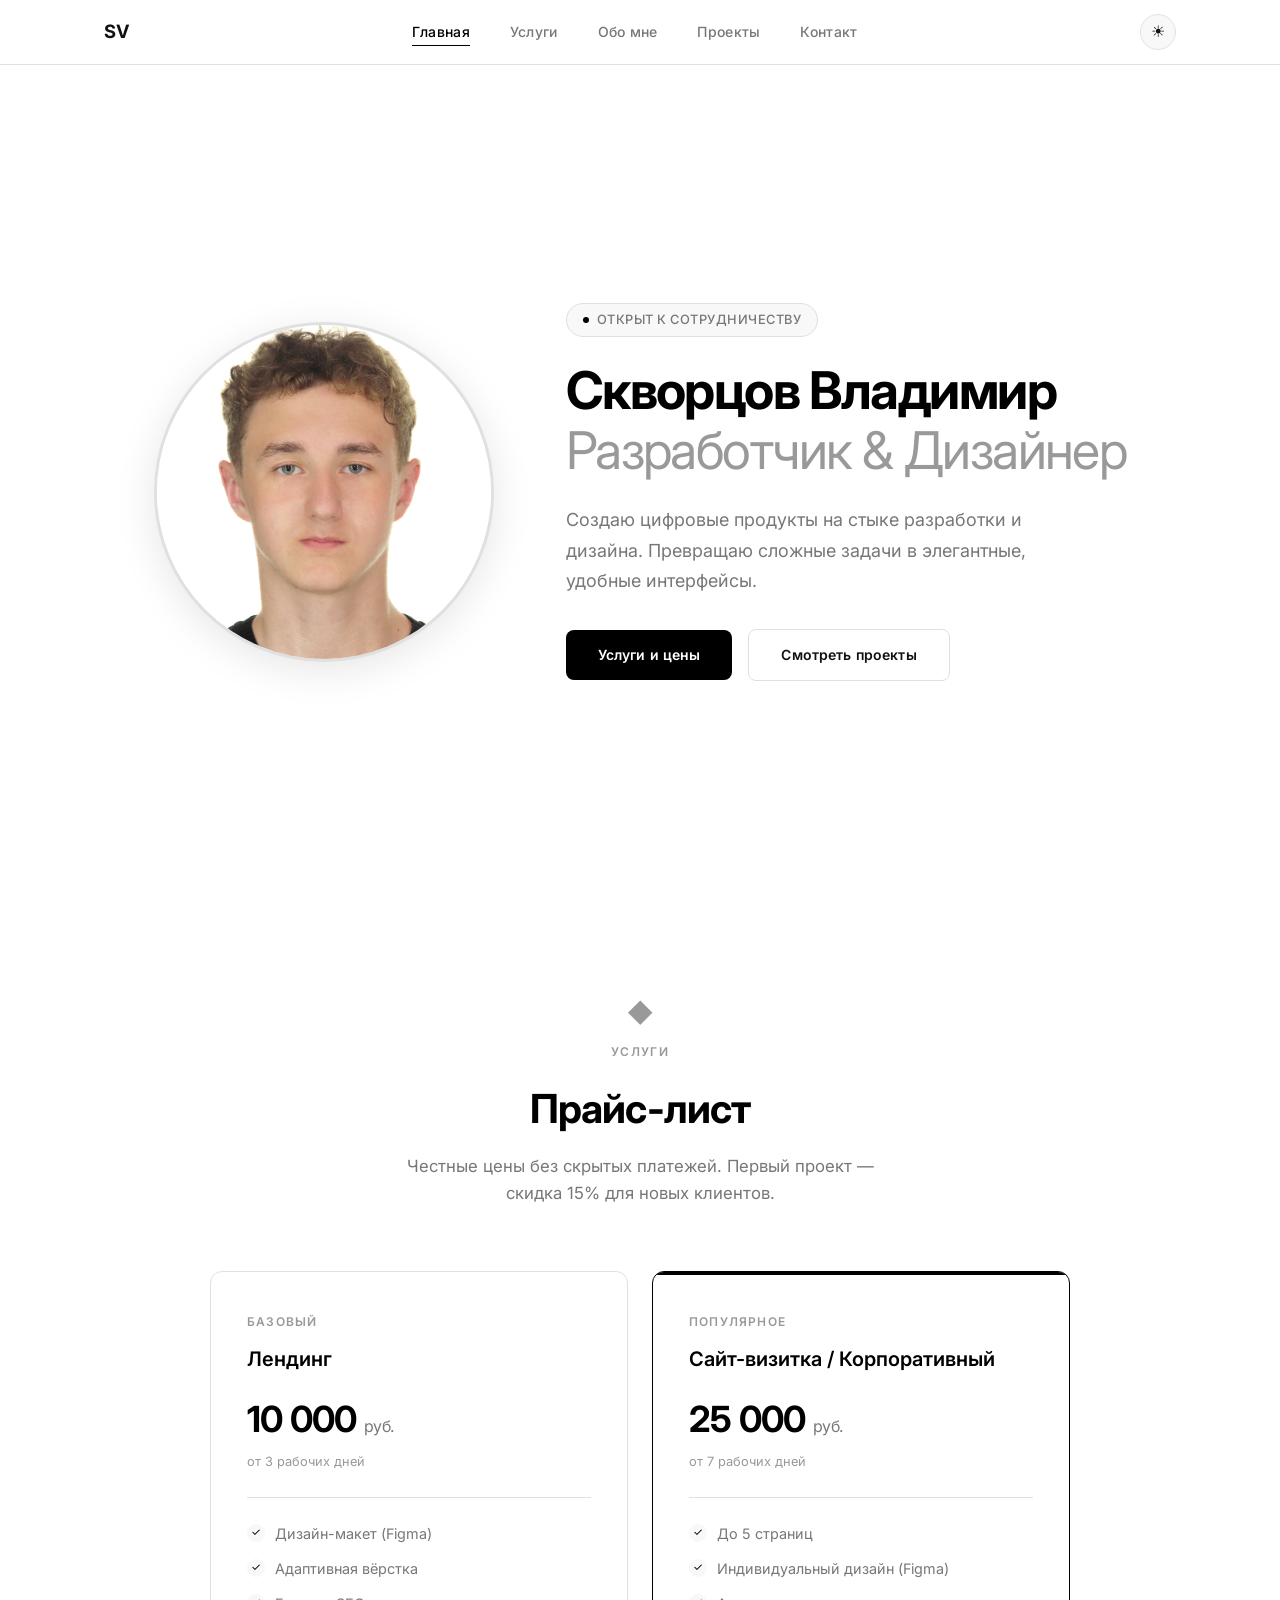
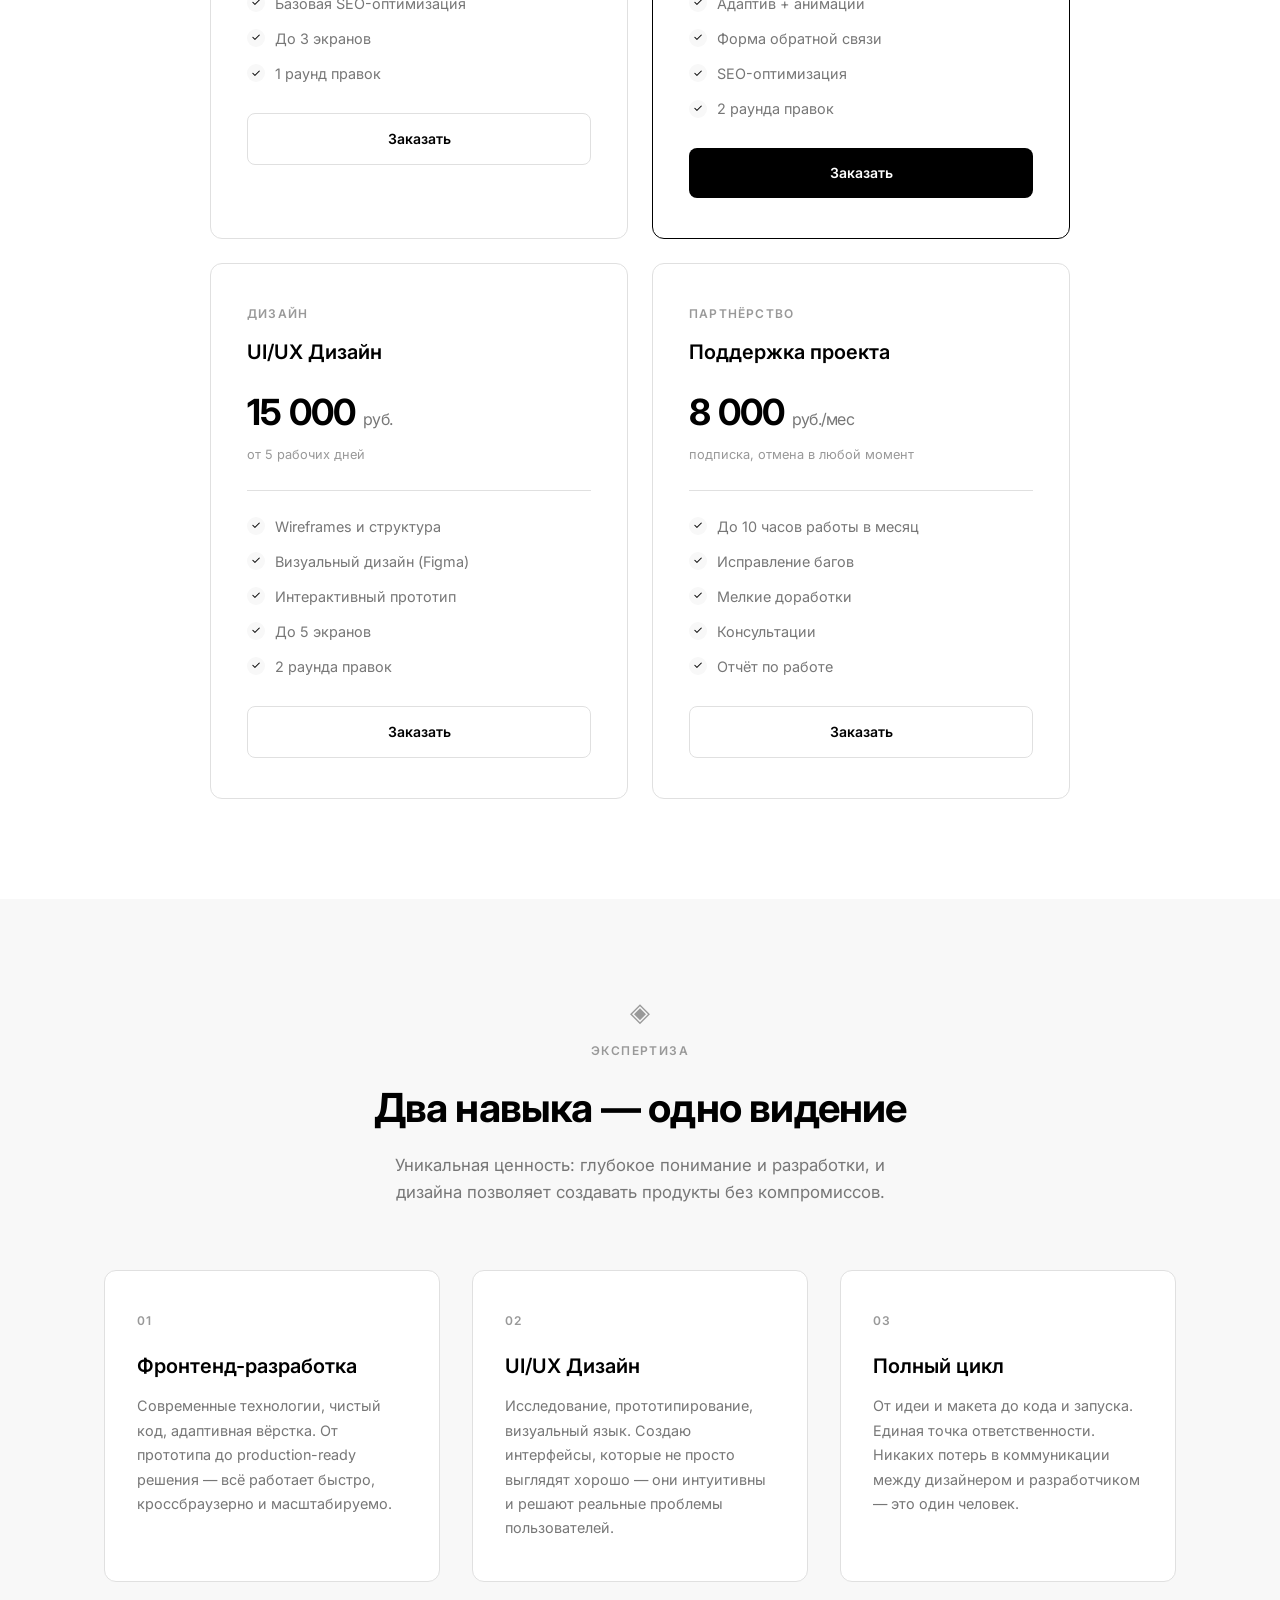
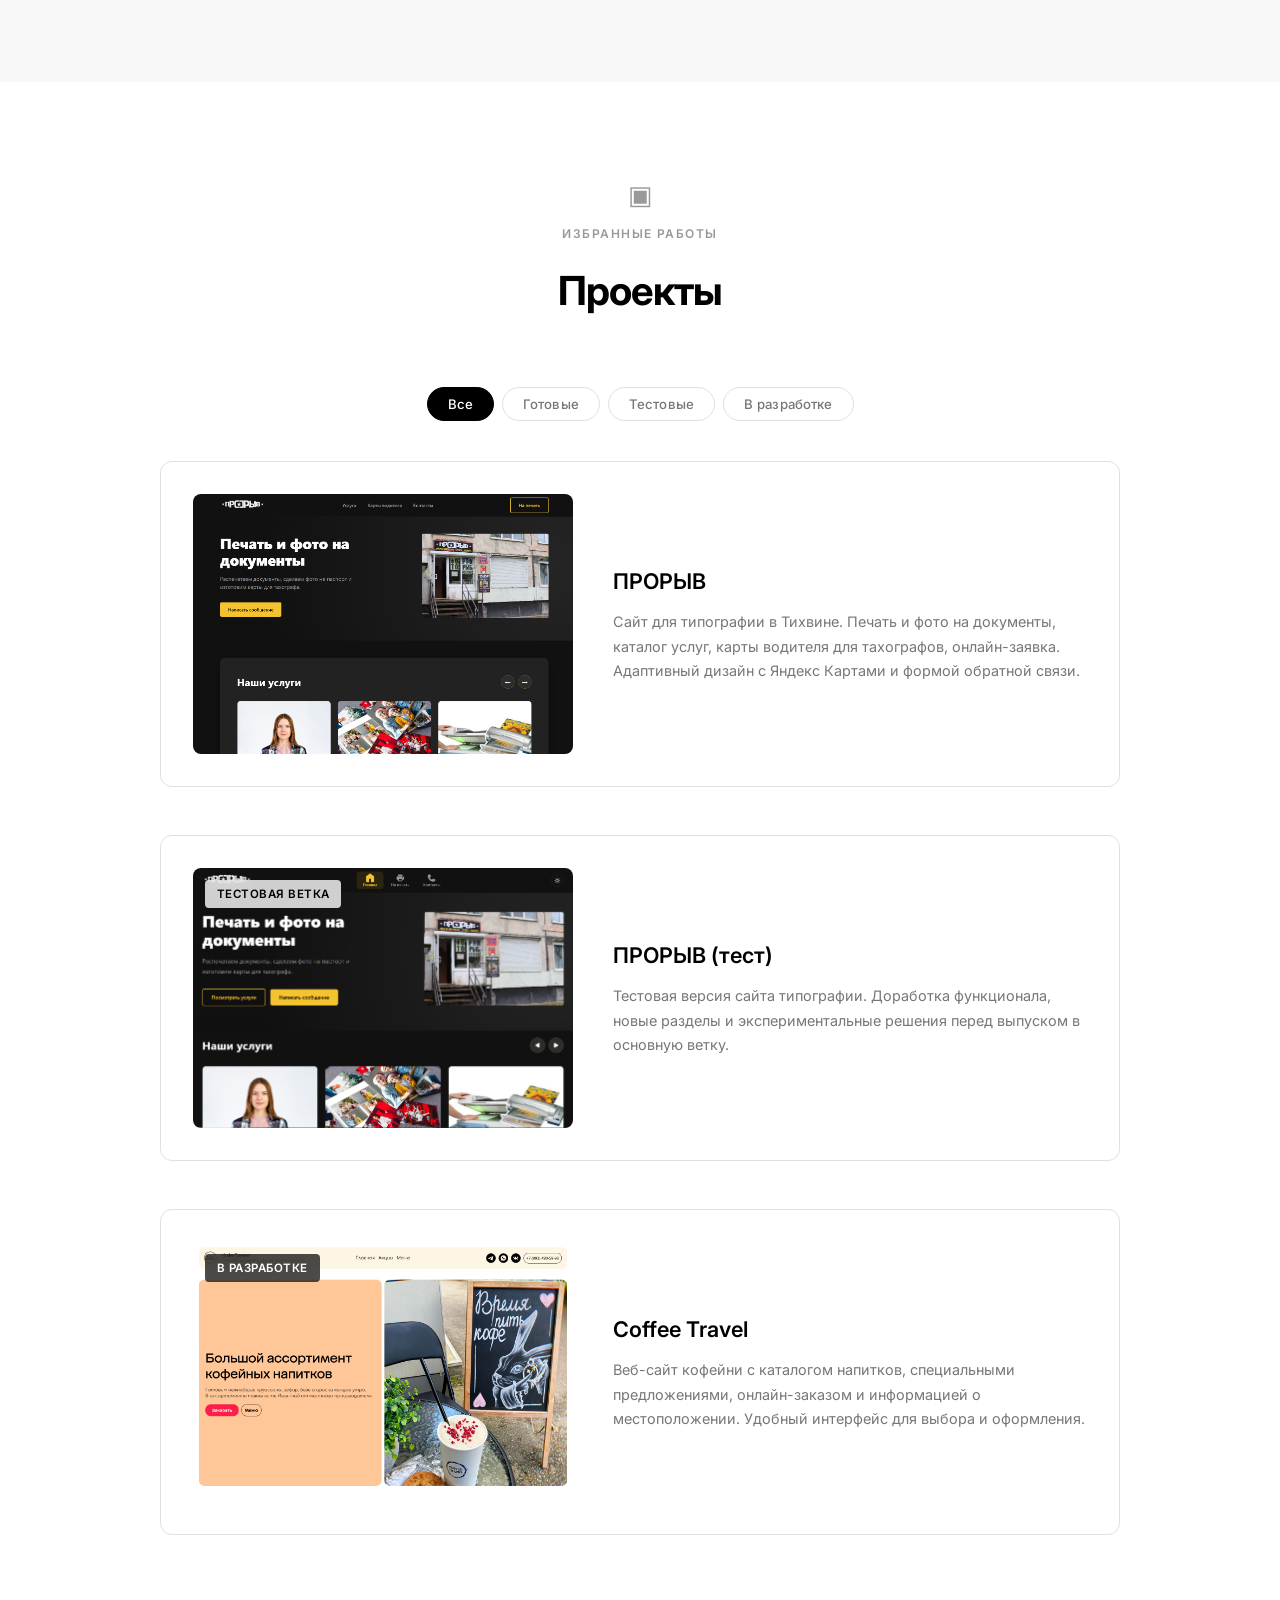
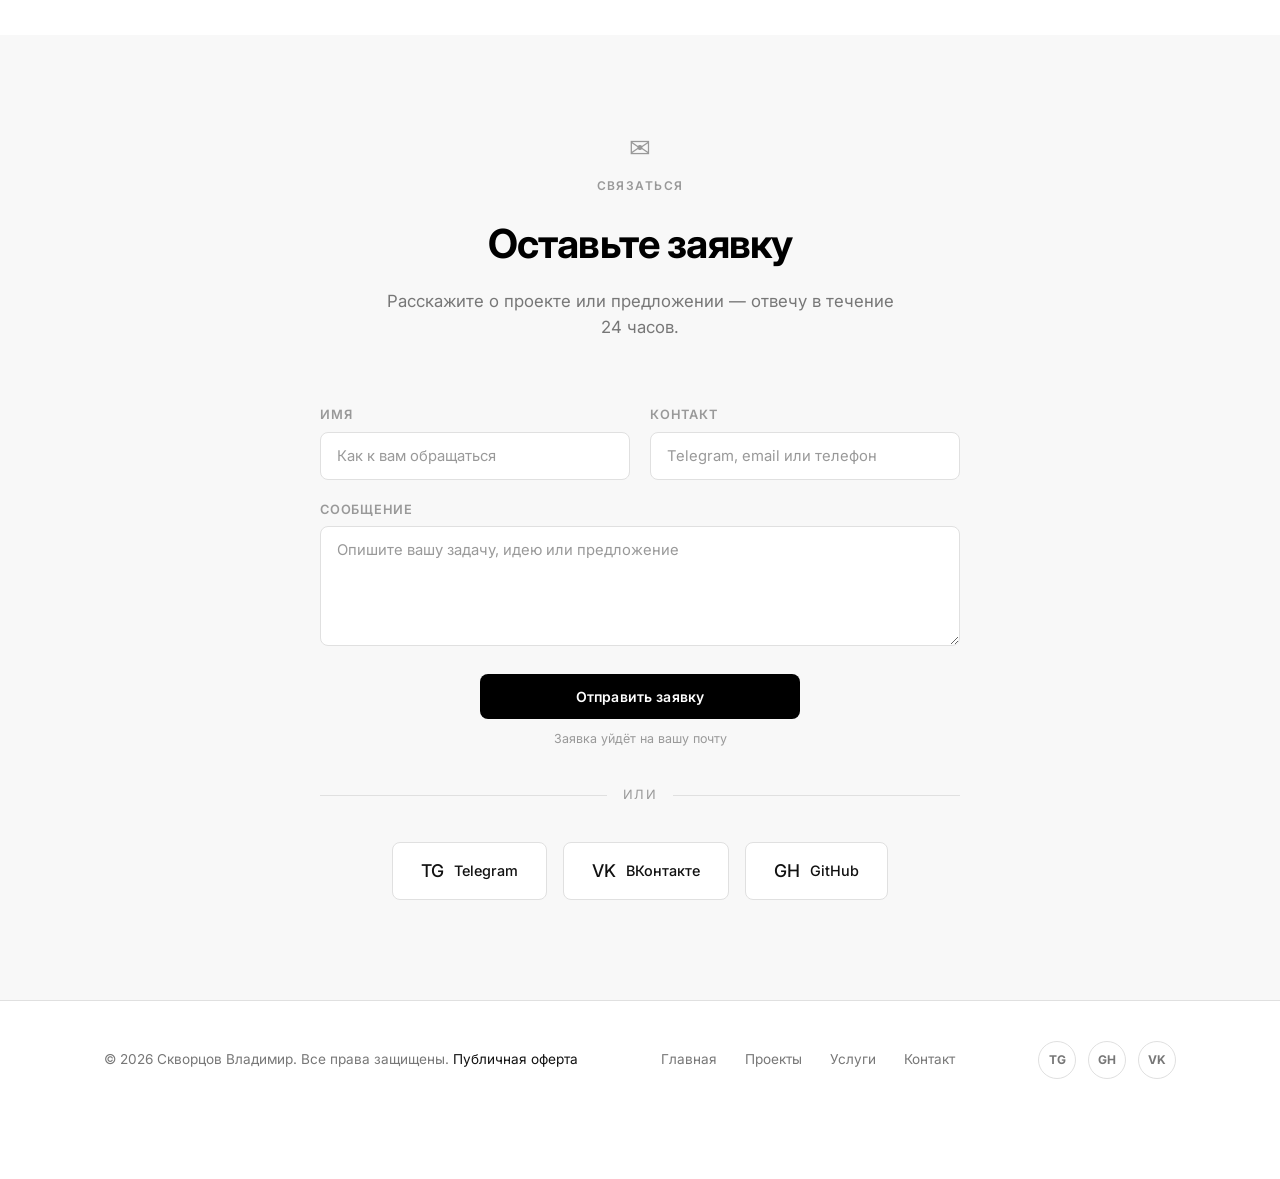
==== index.html @ e1716eae "replace Telegram bot with Web3Forms for secure form submission" ====
<!DOCTYPE html>
<html lang="ru">
  <head>
    <meta charset="UTF-8" />
    <meta name="viewport" content="width=device-width, initial-scale=1.0" />
    <title>Скворцов Владимир — Разработчик & Дизайнер</title>
    <meta name="description" content="Фронтенд-разработчик и UI/UX дизайнер. Создаю веб-приложения и интерфейсы." />
    <link rel="preconnect" href="https://fonts.googleapis.com" />
    <link rel="preconnect" href="https://fonts.gstatic.com" crossorigin />
    <link href="https://fonts.googleapis.com/css2?family=Inter:wght@400;500;600;700&display=swap" rel="stylesheet" />
    <link rel="stylesheet" href="style.css" />
    <link rel="icon" type="image/png" href="logo.png" />
    <script>
      (function () {
        var saved = localStorage.getItem('theme');
        var theme = saved || (matchMedia('(prefers-color-scheme:dark)').matches ? 'dark' : 'light');
        document.documentElement.setAttribute('data-theme', theme);
      })();
    </script>
  </head>
  <body>

    <!-- NAVBAR -->
    <nav class="navbar">
      <div class="container navbar__inner">
        <a href="#hero" class="navbar__logo">SV</a>
        <ul class="navbar__items" id="nav-menu">
          <li><a href="#hero" class="navbar__link is-active" data-section="hero">Главная</a></li>
          <li><a href="#pricing" class="navbar__link" data-section="pricing">Услуги</a></li>
          <li><a href="#about" class="navbar__link" data-section="about">Обо мне</a></li>
          <li><a href="#projects" class="navbar__link" data-section="projects">Проекты</a></li>
          <li><a href="#contact" class="navbar__link" data-section="contact">Контакт</a></li>
        </ul>
        <div class="navbar__actions">
          <button class="theme-toggle" id="theme-btn" aria-label="Переключить тему">
            <span class="theme-toggle__icon">☀</span>
          </button>
          <button class="navbar__burger" id="burger-btn" aria-label="Меню" aria-expanded="false">
            <span></span>
            <span></span>
            <span></span>
          </button>
        </div>
      </div>
    </nav>

    <main class="main">

      <!-- HERO -->
      <section id="hero" class="hero">
        <div class="container hero__container">
          <div class="hero__img-wrapper">
            <div class="hero__img">
              <img src="avatar.jpg" alt="Скворцов Владимир" />
            </div>
          </div>
          <div class="hero__content">
            <div class="hero__badge">
              <span class="hero__badge-dot"></span>
              Открыт к сотрудничеству
            </div>
            <h1 class="hero__title">
              Скворцов Владимир<br />
              <span>Разработчик & Дизайнер</span>
            </h1>
            <p class="hero__about">
              Создаю цифровые продукты на стыке разработки и дизайна.
              Превращаю сложные задачи в элегантные, удобные интерфейсы.
            </p>
            <div class="hero__actions">
              <a href="#pricing" class="btn btn--primary">Услуги и цены</a>
              <a href="#projects" class="btn btn--secondary">Смотреть проекты</a>
            </div>
          </div>
        </div>
      </section>

      <!-- PRICING (moved after hero) -->
      <section id="pricing" class="section">
        <div class="container">
          <div class="section__header">
            <div class="section__icon">◆</div>
            <span class="section__label">Услуги</span>
            <h2 class="section__title">Прайс-лист</h2>
            <p class="section__subtitle">
              Честные цены без скрытых платежей.
              Первый проект — скидка 15% для новых клиентов.
            </p>
          </div>

          <div class="pricing__grid">

            <!-- Лендинг -->
            <div class="pricing-card">
              <div class="pricing-card__label">Базовый</div>
              <h3 class="pricing-card__title">Лендинг</h3>
              <div class="pricing-card__price">10 000 <span>руб.</span></div>
              <p class="pricing-card__note">от 3 рабочих дней</p>
              <div class="pricing-card__divider"></div>
              <ul class="pricing-card__features">
                <li class="pricing-card__feature">
                  <span class="pricing-card__check">✓</span>
                  Дизайн-макет (Figma)
                </li>
                <li class="pricing-card__feature">
                  <span class="pricing-card__check">✓</span>
                  Адаптивная вёрстка
                </li>
                <li class="pricing-card__feature">
                  <span class="pricing-card__check">✓</span>
                  Базовая SEO-оптимизация
                </li>
                <li class="pricing-card__feature">
                  <span class="pricing-card__check">✓</span>
                  До 3 экранов
                </li>
                <li class="pricing-card__feature">
                  <span class="pricing-card__check">✓</span>
                  1 раунд правок
                </li>
              </ul>
              <a href="#contact" class="pricing-card__cta pricing-card__cta--secondary">Заказать</a>
            </div>

            <!-- Многостраничный сайт -->
            <div class="pricing-card pricing-card--featured">
              <div class="pricing-card__label">Популярное</div>
              <h3 class="pricing-card__title">Сайт-визитка / Корпоративный</h3>
              <div class="pricing-card__price">25 000 <span>руб.</span></div>
              <p class="pricing-card__note">от 7 рабочих дней</p>
              <div class="pricing-card__divider"></div>
              <ul class="pricing-card__features">
                <li class="pricing-card__feature">
                  <span class="pricing-card__check">✓</span>
                  До 5 страниц
                </li>
                <li class="pricing-card__feature">
                  <span class="pricing-card__check">✓</span>
                  Индивидуальный дизайн (Figma)
                </li>
                <li class="pricing-card__feature">
                  <span class="pricing-card__check">✓</span>
                  Адаптив + анимации
                </li>
                <li class="pricing-card__feature">
                  <span class="pricing-card__check">✓</span>
                  Форма обратной связи
                </li>
                <li class="pricing-card__feature">
                  <span class="pricing-card__check">✓</span>
                  SEO-оптимизация
                </li>
                <li class="pricing-card__feature">
                  <span class="pricing-card__check">✓</span>
                  2 раунда правок
                </li>
              </ul>
              <a href="#contact" class="pricing-card__cta pricing-card__cta--primary">Заказать</a>
            </div>

            <!-- UI/UX Дизайн -->
            <div class="pricing-card">
              <div class="pricing-card__label">Дизайн</div>
              <h3 class="pricing-card__title">UI/UX Дизайн</h3>
              <div class="pricing-card__price">15 000 <span>руб.</span></div>
              <p class="pricing-card__note">от 5 рабочих дней</p>
              <div class="pricing-card__divider"></div>
              <ul class="pricing-card__features">
                <li class="pricing-card__feature">
                  <span class="pricing-card__check">✓</span>
                  Wireframes и структура
                </li>
                <li class="pricing-card__feature">
                  <span class="pricing-card__check">✓</span>
                  Визуальный дизайн (Figma)
                </li>
                <li class="pricing-card__feature">
                  <span class="pricing-card__check">✓</span>
                  Интерактивный прототип
                </li>
                <li class="pricing-card__feature">
                  <span class="pricing-card__check">✓</span>
                  До 5 экранов
                </li>
                <li class="pricing-card__feature">
                  <span class="pricing-card__check">✓</span>
                  2 раунда правок
                </li>
              </ul>
              <a href="#contact" class="pricing-card__cta pricing-card__cta--secondary">Заказать</a>
            </div>

            <!-- Поддержка -->
            <div class="pricing-card">
              <div class="pricing-card__label">Партнёрство</div>
              <h3 class="pricing-card__title">Поддержка проекта</h3>
              <div class="pricing-card__price">8 000 <span>руб./мес</span></div>
              <p class="pricing-card__note">подписка, отмена в любой момент</p>
              <div class="pricing-card__divider"></div>
              <ul class="pricing-card__features">
                <li class="pricing-card__feature">
                  <span class="pricing-card__check">✓</span>
                  До 10 часов работы в месяц
                </li>
                <li class="pricing-card__feature">
                  <span class="pricing-card__check">✓</span>
                  Исправление багов
                </li>
                <li class="pricing-card__feature">
                  <span class="pricing-card__check">✓</span>
                  Мелкие доработки
                </li>
                <li class="pricing-card__feature">
                  <span class="pricing-card__check">✓</span>
                  Консультации
                </li>
                <li class="pricing-card__feature">
                  <span class="pricing-card__check">✓</span>
                  Отчёт по работе
                </li>
              </ul>
              <a href="#contact" class="pricing-card__cta pricing-card__cta--secondary">Заказать</a>
            </div>

          </div>
        </div>
      </section>

      <!-- ABOUT -->
      <section id="about" class="section section--alt">
        <div class="container">
          <div class="section__header">
            <div class="section__icon">◈</div>
            <span class="section__label">Экспертиза</span>
            <h2 class="section__title">Два навыка — одно видение</h2>
            <p class="section__subtitle">
              Уникальная ценность: глубокое понимание и разработки, и дизайна
              позволяет создавать продукты без компромиссов.
            </p>
          </div>

          <div class="about__grid">
            <div class="about__card">
              <div class="about__card-number">01</div>
              <h3 class="about__card-title">Фронтенд-разработка</h3>
              <p class="about__card-text">
                Современные технологии, чистый код, адаптивная вёрстка.
                От прототипа до production-ready решения — всё работает
                быстро, кроссбраузерно и масштабируемо.
              </p>
            </div>

            <div class="about__card">
              <div class="about__card-number">02</div>
              <h3 class="about__card-title">UI/UX Дизайн</h3>
              <p class="about__card-text">
                Исследование, прототипирование, визуальный язык.
                Создаю интерфейсы, которые не просто выглядят хорошо —
                они интуитивны и решают реальные проблемы пользователей.
              </p>
            </div>

            <div class="about__card">
              <div class="about__card-number">03</div>
              <h3 class="about__card-title">Полный цикл</h3>
              <p class="about__card-text">
                От идеи и макета до кода и запуска. Единая точка ответственности.
                Никаких потерь в коммуникации между дизайнером и разработчиком —
                это один человек.
              </p>
            </div>
          </div>
        </div>
      </section>

      <!-- PROJECTS -->
      <section id="projects" class="section">
        <div class="container">
          <div class="section__header">
            <div class="section__icon">▣</div>
            <span class="section__label">Избранные работы</span>
            <h2 class="section__title">Проекты</h2>
          </div>

          <div class="projects__filters">
            <button class="projects__filter is-active" data-filter="all">Все</button>
            <button class="projects__filter" data-filter="ready">Готовые</button>
            <button class="projects__filter" data-filter="test">Тестовые</button>
            <button class="projects__filter" data-filter="dev">В разработке</button>
          </div>

          <div class="projects__list">

            <div class="project" data-category="ready">
              <div class="project__img-wrapper">
                <img src="project2.webp" alt="Proriv" class="project__img" />
                <a href="proriv.html" class="project__link">Подробнее</a>
              </div>
              <div class="project__info">
                <h3 class="project__title">ПРОРЫВ</h3>
                <p class="project__description">
                  Сайт для типографии в Тихвине. Печать и фото на документы,
                  каталог услуг, карты водителя для тахографов, онлайн-заявка.
                  Адаптивный дизайн с Яндекс Картами и формой обратной связи.
                </p>
              </div>
            </div>

            <div class="project" data-category="test">
              <div class="project__img-wrapper">
                <span class="project__badge">Тестовая ветка</span>
                <img src="project2-test.webp" alt="Proriv test" class="project__img" />
                <a href="proriv-test.html" class="project__link">Подробнее</a>
              </div>
              <div class="project__info">
                <h3 class="project__title">ПРОРЫВ (тест)</h3>
                <p class="project__description">
                  Тестовая версия сайта типографии. Доработка функционала,
                  новые разделы и экспериментальные решения перед выпуском
                  в основную ветку.
                </p>
              </div>
            </div>

            <div class="project" data-category="dev">
              <div class="project__img-wrapper">
                <span class="project__badge project__badge--dark">В разработке</span>
                <img src="project3.webp" alt="Coffee Travel" class="project__img" />
                <a href="coffee-travel.html" class="project__link">Подробнее</a>
              </div>
              <div class="project__info">
                <h3 class="project__title">Coffee Travel</h3>
                <p class="project__description">
                  Веб-сайт кофейни с каталогом напитков, специальными
                  предложениями, онлайн-заказом и информацией о
                  местоположении. Удобный интерфейс для выбора и оформления.
                </p>
              </div>
            </div>

          </div>
        </div>
      </section>

      <!-- CONTACT -->
      <section id="contact" class="section section--alt">
        <div class="container">
          <div class="section__header">
            <div class="section__icon">✉</div>
            <span class="section__label">Связаться</span>
            <h2 class="section__title">Оставьте заявку</h2>
            <p class="section__subtitle">
              Расскажите о проекте или предложении — отвечу в течение 24 часов.
            </p>
          </div>

          <div class="contact__form-wrapper">
            <form class="contact-form" id="contact-form">
              <div class="contact-form__row">
                <div class="contact-form__field">
                  <label class="contact-form__label" for="cf-name">Имя</label>
                  <input class="contact-form__input" type="text" id="cf-name" name="name" placeholder="Как к вам обращаться" required />
                </div>
                <div class="contact-form__field">
                  <label class="contact-form__label" for="cf-contact">Контакт</label>
                  <input class="contact-form__input" type="text" id="cf-contact" name="contact" placeholder="Telegram, email или телефон" required />
                </div>
              </div>
              <div class="contact-form__field">
                <label class="contact-form__label" for="cf-message">Сообщение</label>
                <textarea class="contact-form__textarea" id="cf-message" name="message" placeholder="Опишите вашу задачу, идею или предложение" rows="5" required></textarea>
              </div>
              <div class="contact-form__actions">
                <button type="submit" class="btn btn--primary contact-form__submit">Отправить заявку</button>
                <p class="contact-form__note">Заявка уйдёт на вашу почту</p>
              </div>
            </form>

            <div class="contact__divider">
              <span class="contact__divider-text">или</span>
            </div>

            <div class="contact__links">
              <a href="https://t.me/curlow853" class="contact__link" target="_blank">
                <span class="contact__link-icon">TG</span>
                Telegram
              </a>
              <a href="https://vk.com/curlow595" class="contact__link" target="_blank">
                <span class="contact__link-icon">VK</span>
                ВКонтакте
              </a>
              <a href="https://github.com/curlow" class="contact__link" target="_blank">
                <span class="contact__link-icon">GH</span>
                GitHub
              </a>
            </div>
          </div>
        </div>
      </section>

    </main>

    <!-- FOOTER -->
    <footer class="footer">
      <div class="container footer__container">
        <p class="footer__copy">
          &copy; 2026 Скворцов Владимир. Все права защищены.
          <a href="oferta.html">Публичная оферта</a>
        </p>
        <div class="footer__nav">
          <a href="#hero" class="footer__link">Главная</a>
          <a href="#projects" class="footer__link">Проекты</a>
          <a href="#pricing" class="footer__link">Услуги</a>
          <a href="#contact" class="footer__link">Контакт</a>
        </div>
        <div class="footer__socials">
          <a href="https://t.me/curlow853" class="footer__social" target="_blank" aria-label="Telegram">TG</a>
          <a href="https://github.com/curlow" class="footer__social" target="_blank" aria-label="GitHub">GH</a>
          <a href="https://vk.com/curlow595" class="footer__social" target="_blank" aria-label="VK">VK</a>
        </div>
      </div>
    </footer>

    <!-- BOTTOM NAV (mobile) -->
    <nav class="bottom-nav" id="bottom-nav">
      <a href="#hero" class="bottom-nav__item is-active" data-section="hero">
        <span class="bottom-nav__icon">⌂</span>
        <span class="bottom-nav__label">Главная</span>
      </a>
      <a href="#pricing" class="bottom-nav__item" data-section="pricing">
        <span class="bottom-nav__icon">◆</span>
        <span class="bottom-nav__label">Услуги</span>
      </a>
      <a href="#about" class="bottom-nav__item" data-section="about">
        <span class="bottom-nav__icon">◈</span>
        <span class="bottom-nav__label">Обо мне</span>
      </a>
      <a href="#projects" class="bottom-nav__item" data-section="projects">
        <span class="bottom-nav__icon">▣</span>
        <span class="bottom-nav__label">Проекты</span>
      </a>
      <a href="#contact" class="bottom-nav__item" data-section="contact">
        <span class="bottom-nav__icon">✉</span>
        <span class="bottom-nav__label">Контакт</span>
      </a>
    </nav>

    <script>
      (function () {
        /* --- Burger menu --- */
        var burger = document.getElementById('burger-btn');
        var menu = document.getElementById('nav-menu');
        var navbar = document.querySelector('.navbar');
        var links = menu.querySelectorAll('.navbar__link');

        function lockScroll() {
          var scrollbarWidth = window.innerWidth - document.documentElement.clientWidth;
          document.documentElement.style.setProperty('--scrollbar-width', scrollbarWidth + 'px');
          document.body.classList.add('no-scroll');
        }

        function unlockScroll() {
          document.body.classList.remove('no-scroll');
          document.documentElement.style.removeProperty('--scrollbar-width');
        }

        burger.addEventListener('click', function () {
          var isOpen = menu.classList.toggle('is-open');
          navbar.classList.toggle('is-open');
          burger.classList.toggle('is-active');
          burger.setAttribute('aria-expanded', isOpen);
          isOpen ? lockScroll() : unlockScroll();
        });

        links.forEach(function (link) {
          link.addEventListener('click', function () {
            menu.classList.remove('is-open');
            navbar.classList.remove('is-open');
            burger.classList.remove('is-active');
            burger.setAttribute('aria-expanded', 'false');
            unlockScroll();
          });
        });

        /* --- Theme toggle --- */
        var themeBtn = document.getElementById('theme-btn');
        var themeIcon = themeBtn.querySelector('.theme-toggle__icon');
        var root = document.documentElement;

        function getTheme() {
          return root.getAttribute('data-theme') || 'light';
        }

        function applyIcon(theme) {
          themeIcon.textContent = theme === 'dark' ? '☾' : '☀';
        }

        applyIcon(getTheme());

        themeBtn.addEventListener('click', function () {
          var next = getTheme() === 'dark' ? 'light' : 'dark';
          root.setAttribute('data-theme', next);
          localStorage.setItem('theme', next);
          applyIcon(next);
        });

        /* --- Project filters --- */
        var filterBtns = document.querySelectorAll('.projects__filter');
        var projects = document.querySelectorAll('.project');

        filterBtns.forEach(function (btn) {
          btn.addEventListener('click', function () {
            filterBtns.forEach(function (b) { b.classList.remove('is-active'); });
            btn.classList.add('is-active');

            var filter = btn.getAttribute('data-filter');
            projects.forEach(function (p) {
              if (filter === 'all' || p.getAttribute('data-category') === filter) {
                p.style.display = '';
                p.style.opacity = '0';
                p.style.transform = 'translateY(16px)';
                requestAnimationFrame(function () {
                  requestAnimationFrame(function () {
                    p.style.transition = 'opacity 0.35s ease, transform 0.35s ease';
                    p.style.opacity = '1';
                    p.style.transform = 'translateY(0)';
                  });
                });
              } else {
                p.style.opacity = '0';
                p.style.transform = 'translateY(16px)';
                setTimeout(function () { p.style.display = 'none'; }, 300);
              }
            });
          });
        });

        /* --- Bottom nav active state --- */
        var bottomNav = document.getElementById('bottom-nav');
        var bottomNavItems = bottomNav.querySelectorAll('.bottom-nav__item');
        var navLinks = menu.querySelectorAll('.navbar__link');
        var sectionIds = ['hero', 'pricing', 'about', 'projects', 'contact'];

        function updateActiveNav() {
          var scrollPos = window.scrollY + 200;
          var current = 'hero';
          for (var i = 0; i < sectionIds.length; i++) {
            var el = document.getElementById(sectionIds[i]);
            if (el && el.offsetTop <= scrollPos) {
              current = sectionIds[i];
            }
          }
          bottomNavItems.forEach(function (item) {
            item.classList.toggle('is-active', item.getAttribute('data-section') === current);
          });
          navLinks.forEach(function (link) {
            link.classList.toggle('is-active', link.getAttribute('data-section') === current);
          });
        }

        window.addEventListener('scroll', updateActiveNav);
        updateActiveNav();

        bottomNavItems.forEach(function (item) {
          item.addEventListener('click', function (e) {
            e.preventDefault();
            var target = document.getElementById(item.getAttribute('data-section'));
            if (target) {
              target.scrollIntoView({ behavior: 'smooth' });
            }
          });
        });

        /* --- Contact form → Web3Forms (email) --- */
        var contactForm = document.getElementById('contact-form');

        contactForm.addEventListener('submit', function (e) {
          e.preventDefault();
          var name = document.getElementById('cf-name').value.trim();
          var contact = document.getElementById('cf-contact').value.trim();
          var message = document.getElementById('cf-message').value.trim();

          if (!name || !contact || !message) return;

          var btn = contactForm.querySelector('.contact-form__submit');
          var originalText = btn.textContent;
          btn.textContent = 'Отправка...';
          btn.disabled = true;

          fetch('https://api.web3forms.com/submit', {
            method: 'POST',
            headers: { 'Content-Type': 'application/json', 'Accept': 'application/json' },
            body: JSON.stringify({
              access_key: '32761236-cb6c-4d9c-86bc-70e4a9db9db2',
              name: name,
              contact: contact,
              message: message,
              subject: 'Новая заявка с портфолио'
            })
          })
          .then(function (res) { return res.json(); })
          .then(function (data) {
            if (data.success) {
              btn.textContent = 'Отправлено ✓';
              btn.style.background = '#22c55e';
              contactForm.reset();
              setTimeout(function () {
                btn.textContent = originalText;
                btn.style.background = '';
                btn.disabled = false;
              }, 3000);
            } else {
              throw new Error();
            }
          })
          .catch(function () {
            btn.textContent = 'Ошибка, попробуйте снова';
            btn.style.background = '#ef4444';
            setTimeout(function () {
              btn.textContent = originalText;
              btn.style.background = '';
              btn.disabled = false;
            }, 3000);
          });
        });
      })();
    </script>
  </body>
</html>
---- style.css ----
/* ============================================
   RESET & VARIABLES
   ============================================ */
*,
*::before,
*::after {
    margin: 0;
    padding: 0;
    box-sizing: border-box;
}

:root {
    --white: #ffffff;
    --off-white: #f8f8f8;
    --gray-100: #f0f0f0;
    --gray-200: #e0e0e0;
    --gray-300: #c0c0c0;
    --gray-400: #999999;
    --gray-500: #777777;
    --gray-600: #555555;
    --gray-700: #333333;
    --gray-800: #1a1a1a;
    --gray-900: #111111;
    --black: #000000;

    --bg: var(--white);
    --surface: var(--off-white);
    --surface-alt: var(--gray-100);
    --border: var(--gray-200);
    --text: var(--gray-900);
    --text-secondary: var(--gray-500);
    --text-tertiary: var(--gray-400);

    --font: 'Inter', -apple-system, BlinkMacSystemFont, 'Segoe UI', Roboto, sans-serif;
    --font-mono: 'SF Mono', 'Fira Code', monospace;

    --transition: 0.3s cubic-bezier(0.4, 0, 0.2, 1);
    --radius: 12px;
    --radius-sm: 8px;
    --radius-xs: 4px;
}

/* Dark theme — full palette inversion */
[data-theme="dark"] {
    --white: #111111;
    --off-white: #1a1a1a;
    --gray-100: #222222;
    --gray-200: #2a2a2a;
    --gray-300: #333333;
    --gray-400: #888888;
    --gray-500: #aaaaaa;
    --gray-600: #bbbbbb;
    --gray-700: #cccccc;
    --gray-800: #e0e0e0;
    --gray-900: #f0f0f0;
    --black: #ffffff;
}

html {
    scroll-behavior: smooth;
    scroll-padding-top: 72px;
}

body {
    background-color: var(--bg);
    color: var(--text);
    font-family: var(--font);
    line-height: 1.6;
    overflow-x: hidden;
    -webkit-font-smoothing: antialiased;
    -moz-osx-font-smoothing: grayscale;
    transition: background-color 0.3s ease, color 0.3s ease;
}

img {
    max-width: 100%;
    display: block;
}

a {
    text-decoration: none;
    color: inherit;
}

ul {
    list-style: none;
}

/* ============================================
   CONTAINER
   ============================================ */
.container {
    max-width: 1120px;
    margin: 0 auto;
    padding: 0 24px;
}

/* ============================================
   NAVBAR
   ============================================ */
.navbar {
    position: fixed;
    top: 0;
    left: 0;
    width: 100%;
    z-index: 1000;
    background: rgba(255, 255, 255, 0.85);
    backdrop-filter: blur(20px);
    -webkit-backdrop-filter: blur(20px);
    border-bottom: 1px solid var(--border);
    transition:
        background 0.4s ease,
        border-color 0.4s ease,
        box-shadow 0.4s ease;
}

[data-theme="dark"] .navbar {
    background: rgba(17, 17, 17, 0.9);
    border-bottom-color: #2a2a2a;
}

.navbar__inner {
    display: flex;
    justify-content: space-between;
    align-items: center;
    padding: 0 24px;
    height: 64px;
}

.navbar__logo {
    font-size: 1.15rem;
    font-weight: 700;
    color: var(--text);
    letter-spacing: -0.02em;
    flex-shrink: 0;
}

.navbar__actions {
    display: flex;
    align-items: center;
    gap: 8px;
}

/* Theme toggle button */
.theme-toggle {
    display: flex;
    align-items: center;
    justify-content: center;
    width: 36px;
    height: 36px;
    background: var(--surface);
    border: 1px solid var(--border);
    border-radius: 50%;
    cursor: pointer;
    transition: var(--transition);
    flex-shrink: 0;
}

.theme-toggle:hover {
    border-color: var(--black);
    transform: rotate(15deg);
}

.theme-toggle__icon {
    font-size: 1rem;
    line-height: 1;
    color: var(--text);
}

.navbar__items {
    display: flex;
    align-items: center;
    gap: 40px;
}

.navbar__link {
    font-size: 0.875rem;
    font-weight: 500;
    color: var(--text-secondary);
    letter-spacing: 0.02em;
    transition: var(--transition);
    position: relative;
    padding: 4px 0;
}

.navbar__link:hover,
.navbar__link.is-active {
    color: var(--black);
}

.navbar__link::after {
    content: '';
    position: absolute;
    bottom: -2px;
    left: 0;
    width: 0;
    height: 1.5px;
    background: var(--black);
    transition: var(--transition);
}

.navbar__link:hover::after,
.navbar__link.is-active::after {
    width: 100%;
}

/* BURGER BUTTON — hidden on desktop */
.navbar__burger {
    display: none;
    flex-direction: column;
    justify-content: center;
    gap: 5px;
    width: 36px;
    height: 36px;
    padding: 6px;
    background: none;
    border: none;
    cursor: pointer;
    z-index: 1100;
}

.navbar__burger span {
    display: block;
    width: 100%;
    height: 2px;
    background: var(--black);
    border-radius: 2px;
    transition: var(--transition);
    transform-origin: center;
}

/* Burger → X animation */
.navbar__burger.is-active span:nth-child(1) {
    transform: translateY(7px) rotate(45deg);
}

.navbar__burger.is-active span:nth-child(2) {
    opacity: 0;
    transform: scaleX(0);
}

.navbar__burger.is-active span:nth-child(3) {
    transform: translateY(-7px) rotate(-45deg);
}

/* Body lock when menu is open — no layout shift */
body.no-scroll {
    overflow: hidden;
    padding-right: var(--scrollbar-width, 0px);
}

/* ============================================
   MAIN
   ============================================ */
.main {
    padding-top: 64px;
}

/* ============================================
   HERO SECTION
   ============================================ */
.hero {
    padding: 100px 0 80px;
    min-height: calc(100vh - 64px);
    display: flex;
    align-items: center;
}

.hero__container {
    display: flex;
    align-items: center;
    gap: 72px;
}

.hero__img-wrapper {
    flex-shrink: 0;
}

.hero__img {
    width: 340px;
    height: 340px;
    border-radius: 50%;
    overflow: hidden;
    border: 3px solid var(--gray-200);
    background: var(--surface);
    transition: border-color 0.4s ease, box-shadow 0.4s ease;
    box-shadow: 0 8px 40px rgba(0, 0, 0, 0.1);
}

.hero__img:hover {
    border-color: var(--black);
    box-shadow: 0 12px 56px rgba(0, 0, 0, 0.16);
}

.hero__img img {
    width: 100%;
    height: 100%;
    object-fit: cover;
}

.hero__content {
    flex: 1;
}

.hero__badge {
    display: inline-flex;
    align-items: center;
    gap: 8px;
    padding: 6px 16px;
    background: var(--surface);
    border: 1px solid var(--border);
    border-radius: 100px;
    font-size: 0.8rem;
    font-weight: 500;
    color: var(--text-secondary);
    margin-bottom: 24px;
    letter-spacing: 0.04em;
    text-transform: uppercase;
}

.hero__badge-dot {
    width: 6px;
    height: 6px;
    border-radius: 50%;
    background: var(--black);
    animation: pulse-dot 2s ease-in-out infinite;
}

@keyframes pulse-dot {
    0%, 100% { opacity: 1; }
    50% { opacity: 0.3; }
}

.hero__title {
    font-size: 3.25rem;
    font-weight: 700;
    line-height: 1.15;
    letter-spacing: -0.03em;
    margin-bottom: 24px;
    color: var(--black);
}

.hero__title span {
    color: var(--gray-400);
    font-weight: 400;
}

.hero__about {
    font-size: 1.125rem;
    color: var(--text-secondary);
    max-width: 480px;
    line-height: 1.7;
    margin-bottom: 32px;
}

.hero__actions {
    display: flex;
    align-items: center;
    gap: 16px;
}

.btn {
    display: inline-flex;
    align-items: center;
    justify-content: center;
    gap: 8px;
    padding: 14px 32px;
    font-size: 0.875rem;
    font-weight: 600;
    font-family: var(--font);
    border-radius: var(--radius-sm);
    transition: var(--transition);
    cursor: pointer;
    border: none;
    letter-spacing: 0.01em;
}

.btn--primary {
    background: var(--black);
    color: var(--white);
}

.btn--primary:hover {
    background: var(--gray-800);
    transform: translateY(-1px);
    box-shadow: 0 4px 20px rgba(0, 0, 0, 0.15);
}

.btn--secondary {
    background: transparent;
    color: var(--text);
    border: 1.5px solid var(--border);
}

.btn--secondary:hover {
    border-color: var(--black);
    transform: translateY(-1px);
}

/* ============================================
   SECTION COMMON
   ============================================ */
.section {
    padding: 100px 0;
}

.section--alt {
    background: var(--surface);
}

.section__header {
    text-align: center;
    margin-bottom: 64px;
}

.section__icon {
    font-size: 1.6rem;
    color: var(--text-tertiary);
    margin-bottom: 12px;
    line-height: 1;
}

.section__label {
    display: inline-block;
    font-size: 0.75rem;
    font-weight: 600;
    text-transform: uppercase;
    letter-spacing: 0.12em;
    color: var(--text-tertiary);
    margin-bottom: 16px;
}

.section__title {
    font-size: 2.5rem;
    font-weight: 700;
    letter-spacing: -0.02em;
    color: var(--black);
}

.section__subtitle {
    font-size: 1.05rem;
    color: var(--text-secondary);
    margin-top: 12px;
    max-width: 520px;
    margin-left: auto;
    margin-right: auto;
}

/* ============================================
   ABOUT SECTION
   ============================================ */
.about__grid {
    display: grid;
    grid-template-columns: 1fr 1fr 1fr;
    gap: 32px;
}

.about__card {
    padding: 40px 32px;
    background: var(--white);
    border: 1px solid var(--border);
    border-radius: var(--radius);
    transition: var(--transition);
}

.about__card:hover {
    border-color: var(--black);
    transform: translateY(-4px);
    box-shadow: 0 8px 32px rgba(0, 0, 0, 0.06);
}

.about__card-number {
    font-size: 0.75rem;
    font-weight: 600;
    color: var(--text-tertiary);
    letter-spacing: 0.08em;
    margin-bottom: 20px;
}

.about__card-title {
    font-size: 1.25rem;
    font-weight: 600;
    margin-bottom: 12px;
    color: var(--black);
}

.about__card-text {
    font-size: 0.9rem;
    color: var(--text-secondary);
    line-height: 1.7;
}

/* ============================================
   PROJECTS SECTION
   ============================================ */
.projects__filters {
    display: flex;
    justify-content: center;
    gap: 8px;
    margin-bottom: 40px;
    flex-wrap: wrap;
}

.projects__filter {
    padding: 8px 20px;
    font-size: 0.825rem;
    font-weight: 500;
    font-family: var(--font);
    color: var(--text-secondary);
    background: transparent;
    border: 1.5px solid var(--border);
    border-radius: 100px;
    cursor: pointer;
    transition: var(--transition);
    letter-spacing: 0.01em;
}

.projects__filter:hover {
    border-color: var(--black);
    color: var(--black);
}

.projects__filter.is-active {
    background: var(--black);
    color: var(--white);
    border-color: var(--black);
}

.projects__list {
    display: flex;
    flex-direction: column;
    gap: 48px;
    max-width: 960px;
    margin: 0 auto;
}

.project {
    display: flex;
    gap: 40px;
    align-items: stretch;
    padding: 32px;
    background: var(--white);
    border: 1px solid var(--border);
    border-radius: var(--radius);
    transition: var(--transition);
}

.project:hover {
    border-color: var(--black);
    box-shadow: 0 8px 40px rgba(0, 0, 0, 0.06);
}

.project__img-wrapper {
    position: relative;
    width: 380px;
    min-width: 380px;
    height: 260px;
    overflow: hidden;
    border-radius: var(--radius-sm);
}

.project__img {
    width: 100%;
    height: 100%;
    object-fit: cover;
    object-position: top;
    transition: transform 0.5s ease, filter 0.5s ease;
}

.project__img-wrapper:hover .project__img {
    transform: scale(1.06);
    filter: brightness(0.4);
}

.project__link {
    position: absolute;
    top: 50%;
    left: 50%;
    transform: translate(-50%, -50%) scale(0.9);
    padding: 12px 28px;
    background: var(--white);
    color: var(--black);
    font-size: 0.85rem;
    font-weight: 600;
    border-radius: var(--radius-xs);
    opacity: 0;
    visibility: hidden;
    transition: var(--transition);
    z-index: 2;
}

.project__img-wrapper:hover .project__link {
    opacity: 1;
    visibility: visible;
    transform: translate(-50%, -50%) scale(1);
}

.project__link:hover {
    background: var(--gray-100);
}

.project__badge {
    position: absolute;
    top: 12px;
    left: 12px;
    padding: 5px 12px;
    font-size: 0.72rem;
    font-weight: 600;
    letter-spacing: 0.04em;
    text-transform: uppercase;
    color: #000000;
    background: rgba(255, 255, 255, 0.8);
    backdrop-filter: blur(8px);
    -webkit-backdrop-filter: blur(8px);
    border-radius: var(--radius-xs);
    z-index: 3;
}

.project__badge--dark {
    color: #ffffff;
    background: rgba(0, 0, 0, 0.7);
}

.project__info {
    display: flex;
    flex-direction: column;
    justify-content: center;
    gap: 12px;
    flex: 1;
}

.project__title {
    font-size: 1.35rem;
    font-weight: 600;
    color: var(--black);
}

.project__description {
    font-size: 0.9rem;
    color: var(--text-secondary);
    line-height: 1.7;
}

/* ============================================
   PRICING SECTION
   ============================================ */
.pricing__grid {
    display: grid;
    grid-template-columns: 1fr 1fr;
    gap: 24px;
    max-width: 860px;
    margin: 0 auto;
}

.pricing-card {
    padding: 40px 36px;
    background: var(--white);
    border: 1px solid var(--border);
    border-radius: var(--radius);
    transition: var(--transition);
    position: relative;
    overflow: hidden;
}

.pricing-card:hover {
    border-color: var(--black);
    transform: translateY(-4px);
    box-shadow: 0 12px 40px rgba(0, 0, 0, 0.06);
}

.pricing-card--featured {
    border-color: var(--black);
}

.pricing-card--featured::before {
    content: '';
    position: absolute;
    top: 0;
    left: 0;
    right: 0;
    height: 3px;
    background: var(--black);
}

.pricing-card__label {
    font-size: 0.75rem;
    font-weight: 600;
    text-transform: uppercase;
    letter-spacing: 0.1em;
    color: var(--text-tertiary);
    margin-bottom: 12px;
}

.pricing-card__title {
    font-size: 1.25rem;
    font-weight: 600;
    color: var(--black);
    margin-bottom: 16px;
}

.pricing-card__price {
    font-size: 2.25rem;
    font-weight: 700;
    color: var(--black);
    margin-bottom: 4px;
    letter-spacing: -0.02em;
}

.pricing-card__price span {
    font-size: 1rem;
    font-weight: 400;
    color: var(--text-secondary);
}

.pricing-card__note {
    font-size: 0.8rem;
    color: var(--text-tertiary);
    margin-bottom: 24px;
}

.pricing-card__divider {
    width: 100%;
    height: 1px;
    background: var(--border);
    margin-bottom: 24px;
}

.pricing-card__features {
    display: flex;
    flex-direction: column;
    gap: 12px;
}

.pricing-card__feature {
    display: flex;
    align-items: center;
    gap: 10px;
    font-size: 0.9rem;
    color: var(--text-secondary);
}

.pricing-card__check {
    width: 18px;
    height: 18px;
    flex-shrink: 0;
    display: flex;
    align-items: center;
    justify-content: center;
    background: var(--surface);
    border-radius: 50%;
    color: var(--black);
    font-size: 0.7rem;
}

.pricing-card__cta {
    display: block;
    width: 100%;
    text-align: center;
    padding: 14px;
    margin-top: 28px;
    font-size: 0.875rem;
    font-weight: 600;
    font-family: var(--font);
    border-radius: var(--radius-sm);
    transition: var(--transition);
    cursor: pointer;
    border: none;
}

.pricing-card__cta--primary {
    background: var(--black);
    color: var(--white);
}

.pricing-card__cta--primary:hover {
    background: var(--gray-800);
    box-shadow: 0 4px 16px rgba(0, 0, 0, 0.15);
}

.pricing-card__cta--secondary {
    background: transparent;
    color: var(--black);
    border: 1.5px solid var(--border);
}

.pricing-card__cta--secondary:hover {
    border-color: var(--black);
}

/* ============================================
   CONTACT SECTION
   ============================================ */
.contact__form-wrapper {
    max-width: 640px;
    margin: 0 auto;
}

.contact-form {
    display: flex;
    flex-direction: column;
    gap: 20px;
}

.contact-form__row {
    display: grid;
    grid-template-columns: 1fr 1fr;
    gap: 20px;
}

.contact-form__field {
    display: flex;
    flex-direction: column;
    gap: 6px;
}

.contact-form__label {
    font-size: 0.8rem;
    font-weight: 600;
    text-transform: uppercase;
    letter-spacing: 0.06em;
    color: var(--text-tertiary);
}

.contact-form__input,
.contact-form__textarea {
    width: 100%;
    padding: 14px 16px;
    font-size: 0.925rem;
    font-family: var(--font);
    color: var(--text);
    background: var(--white);
    border: 1.5px solid var(--border);
    border-radius: var(--radius-sm);
    outline: none;
    transition: var(--transition);
    resize: vertical;
}

.contact-form__input::placeholder,
.contact-form__textarea::placeholder {
    color: var(--text-tertiary);
}

.contact-form__input:focus,
.contact-form__textarea:focus {
    border-color: var(--black);
    box-shadow: 0 0 0 3px rgba(0, 0, 0, 0.04);
}

[data-theme="dark"] .contact-form__input:focus,
[data-theme="dark"] .contact-form__textarea:focus {
    box-shadow: 0 0 0 3px rgba(255, 255, 255, 0.04);
}

.contact-form__textarea {
    min-height: 120px;
}

.contact-form__actions {
    display: flex;
    flex-direction: column;
    align-items: center;
    gap: 10px;
    margin-top: 8px;
}

.contact-form__submit {
    width: 100%;
    max-width: 320px;
}

.contact-form__note {
    font-size: 0.78rem;
    color: var(--text-tertiary);
}

.contact__divider {
    display: flex;
    align-items: center;
    gap: 16px;
    margin: 36px 0;
}

.contact__divider::before,
.contact__divider::after {
    content: '';
    flex: 1;
    height: 1px;
    background: var(--border);
}

.contact__divider-text {
    font-size: 0.8rem;
    color: var(--text-tertiary);
    text-transform: uppercase;
    letter-spacing: 0.08em;
}

.contact__links {
    display: flex;
    justify-content: center;
    gap: 16px;
    flex-wrap: wrap;
}

.contact__link {
    display: inline-flex;
    align-items: center;
    gap: 10px;
    padding: 14px 28px;
    background: var(--white);
    border: 1px solid var(--border);
    border-radius: var(--radius-sm);
    font-size: 0.9rem;
    font-weight: 500;
    color: var(--text);
    transition: var(--transition);
}

.contact__link:hover {
    border-color: var(--black);
    transform: translateY(-2px);
    box-shadow: 0 4px 16px rgba(0, 0, 0, 0.06);
}

.contact__link-icon {
    font-size: 1.1rem;
}

/* ============================================
   FOOTER
   ============================================ */
.footer {
    border-top: 1px solid var(--border);
    padding: 40px 0;
    padding-bottom: 100px;
}

.footer__container {
    display: flex;
    justify-content: space-between;
    align-items: center;
    gap: 24px;
}

.footer__copy {
    font-size: 0.85rem;
    color: var(--text-secondary);
}

.footer__copy a {
    color: var(--text);
    transition: var(--transition);
}

.footer__copy a:hover {
    color: var(--black);
    text-decoration: underline;
}

.footer__nav {
    display: flex;
    gap: 28px;
}

.footer__link {
    font-size: 0.85rem;
    color: var(--text-secondary);
    transition: var(--transition);
}

.footer__link:hover {
    color: var(--black);
}

.footer__socials {
    display: flex;
    gap: 12px;
}

.footer__social {
    display: flex;
    align-items: center;
    justify-content: center;
    width: 38px;
    height: 38px;
    border: 1px solid var(--border);
    border-radius: 50%;
    font-size: 0.75rem;
    font-weight: 700;
    color: var(--text-secondary);
    transition: var(--transition);
    letter-spacing: 0;
}

.footer__social:hover {
    border-color: var(--black);
    color: var(--black);
    transform: translateY(-2px);
}

/* ============================================
   BOTTOM NAVIGATION (Mobile)
   ============================================ */
.bottom-nav {
    display: none;
    position: fixed;
    bottom: 0;
    left: 0;
    width: 100%;
    z-index: 950;
    background: rgba(255, 255, 255, 0.92);
    backdrop-filter: blur(20px);
    -webkit-backdrop-filter: blur(20px);
    border-top: 1px solid var(--border);
    padding: 8px 0 env(safe-area-inset-bottom, 8px);
    justify-content: space-around;
    align-items: center;
}

[data-theme="dark"] .bottom-nav {
    background: rgba(17, 17, 17, 0.92);
    border-top-color: #2a2a2a;
}

.bottom-nav__item {
    display: flex;
    flex-direction: column;
    align-items: center;
    gap: 2px;
    padding: 6px 12px;
    color: var(--text-tertiary);
    transition: var(--transition);
    text-decoration: none;
    min-width: 56px;
}

.bottom-nav__item.is-active {
    color: var(--black);
}

.bottom-nav__icon {
    font-size: 1.2rem;
    line-height: 1;
}

.bottom-nav__label {
    font-size: 0.65rem;
    font-weight: 500;
    letter-spacing: 0.02em;
}

/* ============================================
   PROJECT DETAIL PAGE
   ============================================ */
.project-page {
    padding: 120px 0 80px;
}

.project-page__container {
    max-width: 860px;
    margin: 0 auto;
}

.project-page__back {
    display: inline-flex;
    align-items: center;
    gap: 6px;
    font-size: 0.85rem;
    color: var(--text-secondary);
    margin-bottom: 40px;
    transition: var(--transition);
}

.project-page__back:hover {
    color: var(--black);
}

.project-page__header {
    margin-bottom: 40px;
}

.project-page__badge {
    display: inline-block;
    padding: 5px 14px;
    font-size: 0.72rem;
    font-weight: 600;
    letter-spacing: 0.04em;
    text-transform: uppercase;
    border-radius: var(--radius-xs);
    margin-bottom: 16px;
}

.project-page__badge--ready {
    color: #ffffff;
    background: var(--black);
}

[data-theme="dark"] .project-page__badge--ready {
    background: var(--gray-300);
    color: var(--black);
}

.project-page__badge--test {
    color: #000000;
    background: rgba(255, 255, 255, 0.8);
    border: 1px solid var(--border);
}

.project-page__badge--dev {
    color: #ffffff;
    background: rgba(0, 0, 0, 0.7);
}

.project-page__title {
    font-size: 2.5rem;
    font-weight: 700;
    color: var(--black);
    letter-spacing: -0.02em;
    margin-bottom: 8px;
}

.project-page__subtitle {
    font-size: 1.1rem;
    color: var(--text-secondary);
}

.project-page__preview {
    margin-bottom: 48px;
    border-radius: var(--radius);
    overflow: hidden;
    border: 1px solid var(--border);
}

.project-page__img {
    width: 100%;
    height: auto;
    display: block;
    object-fit: cover;
}

.project-page__info {
    display: flex;
    flex-direction: column;
    gap: 36px;
}

.project-page__block {
    padding: 32px;
    background: var(--surface);
    border: 1px solid var(--border);
    border-radius: var(--radius);
}

.project-page__label {
    font-size: 0.75rem;
    font-weight: 600;
    text-transform: uppercase;
    letter-spacing: 0.1em;
    color: var(--text-tertiary);
    margin-bottom: 16px;
}

.project-page__text {
    font-size: 0.95rem;
    color: var(--text-secondary);
    line-height: 1.8;
}

.project-page__list {
    display: flex;
    flex-direction: column;
    gap: 10px;
}

.project-page__list li {
    font-size: 0.925rem;
    color: var(--text-secondary);
    line-height: 1.6;
    padding-left: 20px;
    position: relative;
}

.project-page__list li::before {
    content: '—';
    position: absolute;
    left: 0;
    color: var(--text-tertiary);
}

.project-page__tags {
    display: flex;
    flex-wrap: wrap;
    gap: 8px;
}

.project-page__tag {
    padding: 6px 14px;
    font-size: 0.8rem;
    font-weight: 500;
    color: var(--text-secondary);
    background: var(--white);
    border: 1px solid var(--border);
    border-radius: 100px;
}

.project-page__links {
    display: flex;
    gap: 12px;
    flex-wrap: wrap;
}

/* ============================================
   OFERTA PAGE
   ============================================ */
.oferta {
    padding: 120px 0 80px;
}

.oferta__container {
    max-width: 780px;
    margin: 0 auto;
}

.oferta__back {
    display: inline-flex;
    align-items: center;
    gap: 6px;
    font-size: 0.85rem;
    color: var(--text-secondary);
    margin-bottom: 40px;
    transition: var(--transition);
}

.oferta__back:hover {
    color: var(--black);
}

.oferta__title {
    font-size: 2rem;
    font-weight: 700;
    color: var(--black);
    margin-bottom: 8px;
    letter-spacing: -0.02em;
}

.oferta__date {
    font-size: 0.85rem;
    color: var(--text-tertiary);
    margin-bottom: 40px;
}

.oferta__content h3 {
    font-size: 1.1rem;
    font-weight: 600;
    color: var(--black);
    margin-top: 32px;
    margin-bottom: 12px;
}

.oferta__content p,
.oferta__content li {
    font-size: 0.925rem;
    color: var(--text-secondary);
    line-height: 1.8;
    margin-bottom: 12px;
}

.oferta__content ol {
    list-style: decimal;
    padding-left: 20px;
    margin-bottom: 12px;
}

.oferta__content ol li {
    margin-bottom: 8px;
    padding-left: 4px;
}

/* ============================================
   ACCORDION (Oferta page)
   ============================================ */
.accordion {
    border: 1px solid var(--border);
    border-radius: var(--radius-sm);
    margin-bottom: 12px;
    overflow: hidden;
    transition: var(--transition);
}

.accordion.is-open {
    border-color: var(--gray-300);
}

[data-theme="dark"] .accordion.is-open {
    border-color: var(--gray-300);
}

.accordion__header {
    display: flex;
    align-items: center;
    justify-content: space-between;
    width: 100%;
    padding: 18px 20px;
    background: var(--surface);
    border: none;
    cursor: pointer;
    font-family: var(--font);
    text-align: left;
    transition: var(--transition);
}

.accordion__header:hover {
    background: var(--gray-100);
}

.accordion__title {
    font-size: 1rem;
    font-weight: 600;
    color: var(--black);
}

.accordion__arrow {
    font-size: 0.8rem;
    color: var(--text-tertiary);
    transition: transform 0.3s ease;
    flex-shrink: 0;
    margin-left: 12px;
}

.accordion.is-open .accordion__arrow {
    transform: rotate(180deg);
}

.accordion__body {
    max-height: 0;
    overflow: hidden;
    transition: max-height 0.35s ease;
}

.accordion.is-open .accordion__body {
    max-height: 2000px;
}

.accordion__content {
    padding: 20px;
}

.accordion__content p,
.accordion__content li {
    font-size: 0.925rem;
    color: var(--text-secondary);
    line-height: 1.8;
    margin-bottom: 12px;
}

.accordion__content ol {
    list-style: decimal;
    padding-left: 20px;
    margin-bottom: 12px;
}

.accordion__content ol li {
    margin-bottom: 8px;
    padding-left: 4px;
}

/* ============================================
   RESPONSIVE
   ============================================ */

/* Tablet */
@media (max-width: 992px) {
    .hero__container {
        gap: 48px;
    }

    .project {
        flex-direction: column;
        gap: 24px;
        padding: 24px;
    }

    .project__img-wrapper {
        width: 100%;
        min-width: 100%;
        height: 240px;
    }

    .project__img-wrapper .project__img {
        filter: brightness(0.6);
        transform: scale(1) !important;
    }

    .project__img-wrapper .project__link {
        opacity: 1;
        visibility: visible;
        transform: translate(-50%, -50%) scale(1);
    }

    .pricing__grid {
        grid-template-columns: 1fr;
        max-width: 480px;
    }
}

/* Mobile — bottom nav, no burger */
@media (max-width: 768px) {

    /* Burger stays hidden on mobile — use bottom nav instead */
    .navbar__burger {
        display: none !important;
    }

    /* Hide desktop nav links on mobile */
    .navbar__items {
        display: none !important;
    }

    /* Show bottom nav */
    .bottom-nav {
        display: flex;
    }

    /* Theme toggle stays visible */
    .navbar__actions {
        display: flex;
        gap: 4px;
    }

    /* Navbar smooth transition when menu opens */
    .navbar.is-open {
        background: transparent;
        border-bottom-color: transparent;
        backdrop-filter: none;
        -webkit-backdrop-filter: none;
    }

    [data-theme="dark"] .navbar.is-open {
        background: transparent;
    }

    /* Hero */
    .hero {
        padding: 80px 0 60px;
        min-height: auto;
    }

    .hero__container {
        flex-direction: column;
        text-align: center;
        gap: 28px;
    }

    .hero__img {
        width: 260px;
        height: 260px;
    }

    .hero__title {
        font-size: 2.1rem;
    }

    .hero__about {
        margin-left: auto;
        margin-right: auto;
        font-size: 1rem;
    }

    .hero__actions {
        justify-content: center;
        flex-wrap: wrap;
        gap: 12px;
    }

    /* Sections */
    .section {
        padding: 72px 0;
    }

    .section__title {
        font-size: 1.75rem;
    }

    .section__header {
        margin-bottom: 44px;
    }

    .section__icon {
        font-size: 1.3rem;
    }

    /* About grid */
    .about__grid {
        grid-template-columns: 1fr;
        gap: 20px;
    }

    .about__card {
        padding: 32px 28px;
    }

    /* Projects */
    .projects__filters {
        justify-content: flex-start;
        flex-wrap: nowrap;
        gap: 8px;
        margin-bottom: 32px;
        overflow-x: auto;
        -webkit-overflow-scrolling: touch;
        scrollbar-width: none;
        padding: 4px 0;
        mask-image: linear-gradient(to right, transparent, black 12px, black calc(100% - 12px), transparent);
        -webkit-mask-image: linear-gradient(to right, transparent, black 12px, black calc(100% - 12px), transparent);
    }

    .projects__filters::-webkit-scrollbar {
        display: none;
    }

    .projects__filter {
        padding: 8px 18px;
        font-size: 0.8rem;
        white-space: nowrap;
        flex-shrink: 0;
    }

    .projects__list {
        gap: 32px;
    }

    /* Contact */
    .contact-form__row {
        grid-template-columns: 1fr;
    }

    .contact__links {
        flex-direction: column;
        align-items: center;
    }

    .contact__link {
        width: 100%;
        max-width: 280px;
        justify-content: center;
    }

    /* Footer */
    .footer {
        padding: 32px 0;
        padding-bottom: 100px;
    }

    .footer__container {
        flex-direction: column;
        text-align: center;
        gap: 20px;
    }

    .footer__nav {
        flex-wrap: wrap;
        justify-content: center;
        gap: 20px;
    }

    /* Oferta */
    .oferta__title {
        font-size: 1.5rem;
    }

    /* Project detail page */
    .project-page {
        padding: 100px 0 60px;
    }

    .project-page__title {
        font-size: 1.75rem;
    }

    .project-page__block {
        padding: 24px 20px;
    }

    .project-page__links {
        flex-direction: column;
    }

    .project-page__links .btn {
        text-align: center;
    }
}

/* Small phones */
@media (max-width: 480px) {
    .container {
        padding: 0 16px;
    }

    .hero__title {
        font-size: 1.75rem;
    }

    .hero__img {
        width: 220px;
        height: 220px;
    }

    .hero__badge {
        font-size: 0.7rem;
    }

    .section {
        padding: 56px 0;
    }

    .section__title {
        font-size: 1.5rem;
    }

    .section__subtitle {
        font-size: 0.95rem;
    }

    .pricing-card {
        padding: 28px 24px;
    }

    .pricing-card__price {
        font-size: 1.85rem;
    }

    .project {
        padding: 16px;
    }

    .project__img-wrapper {
        height: 200px;
    }

    .about__card {
        padding: 24px 20px;
    }

    .btn {
        padding: 12px 24px;
        font-size: 0.85rem;
    }

    .bottom-nav__item {
        padding: 6px 8px;
        min-width: 48px;
    }

    .bottom-nav__icon {
        font-size: 1.05rem;
    }

    .bottom-nav__label {
        font-size: 0.6rem;
    }
}
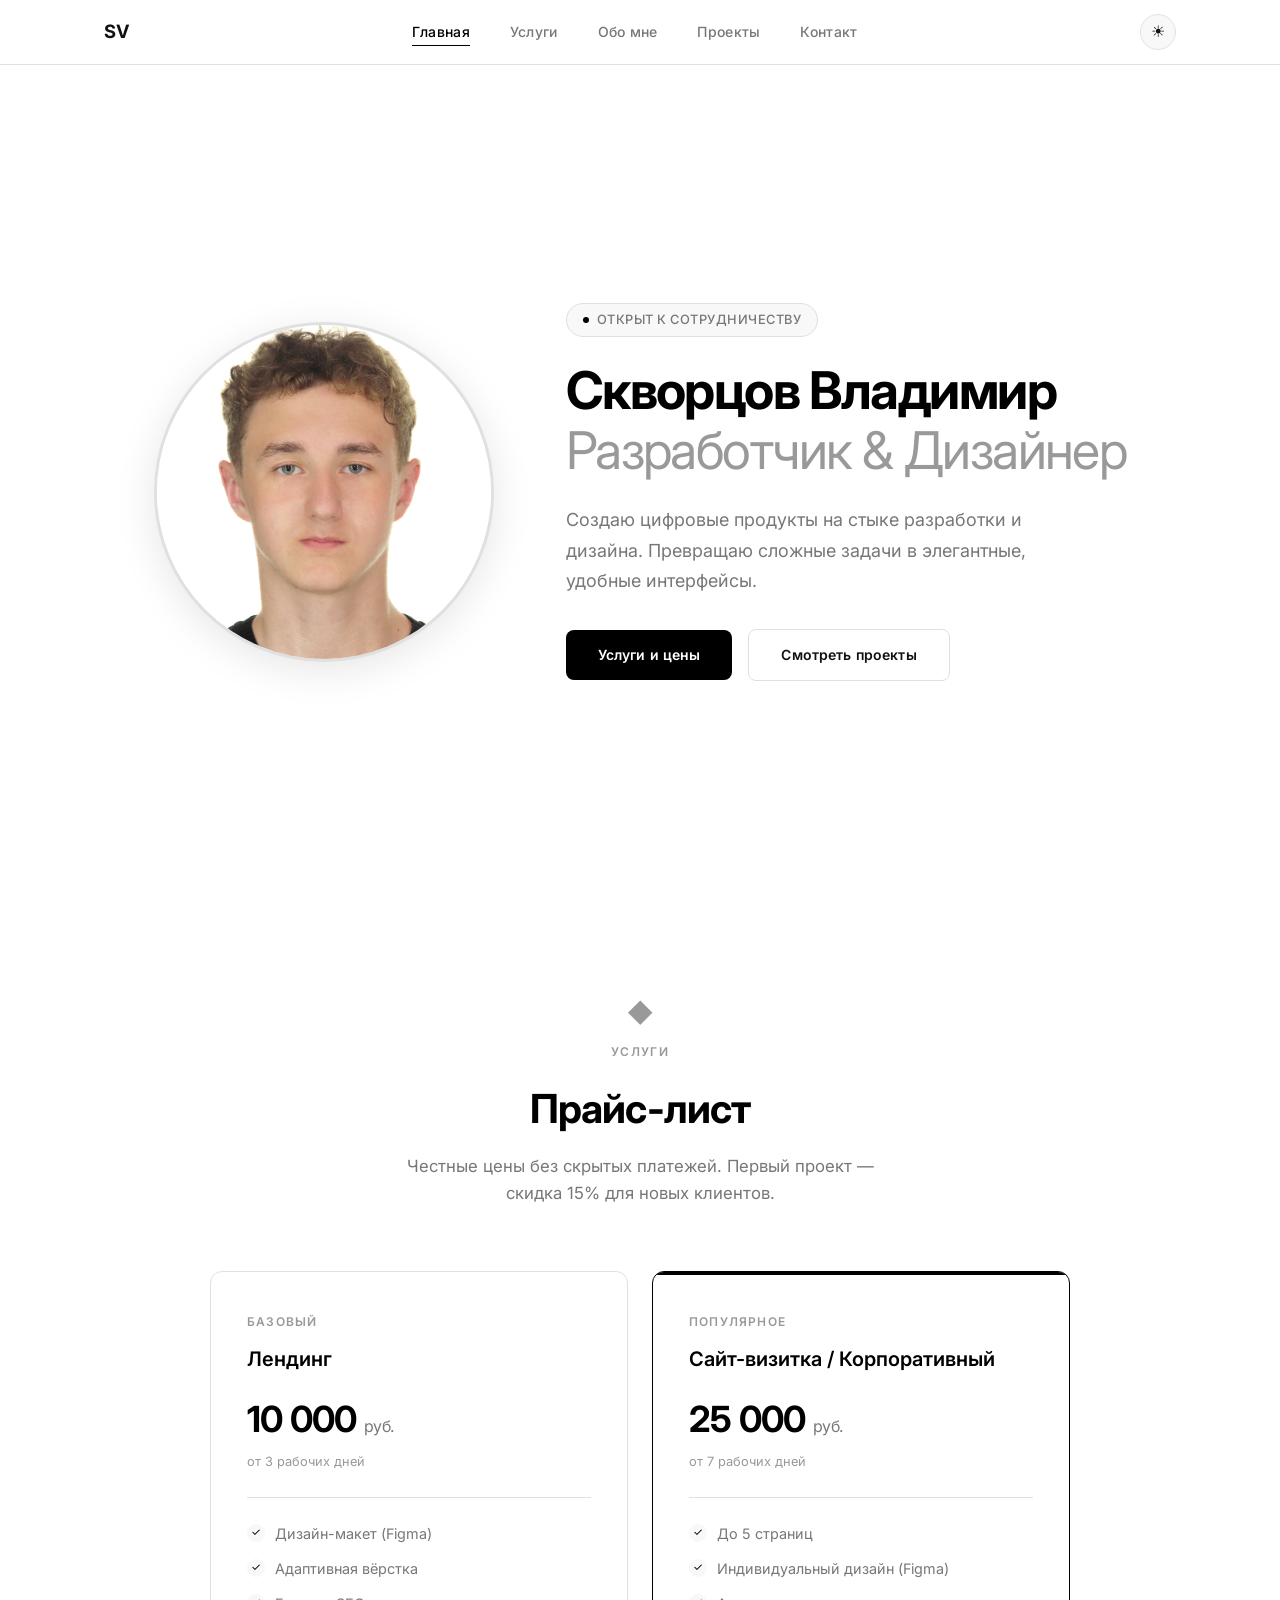
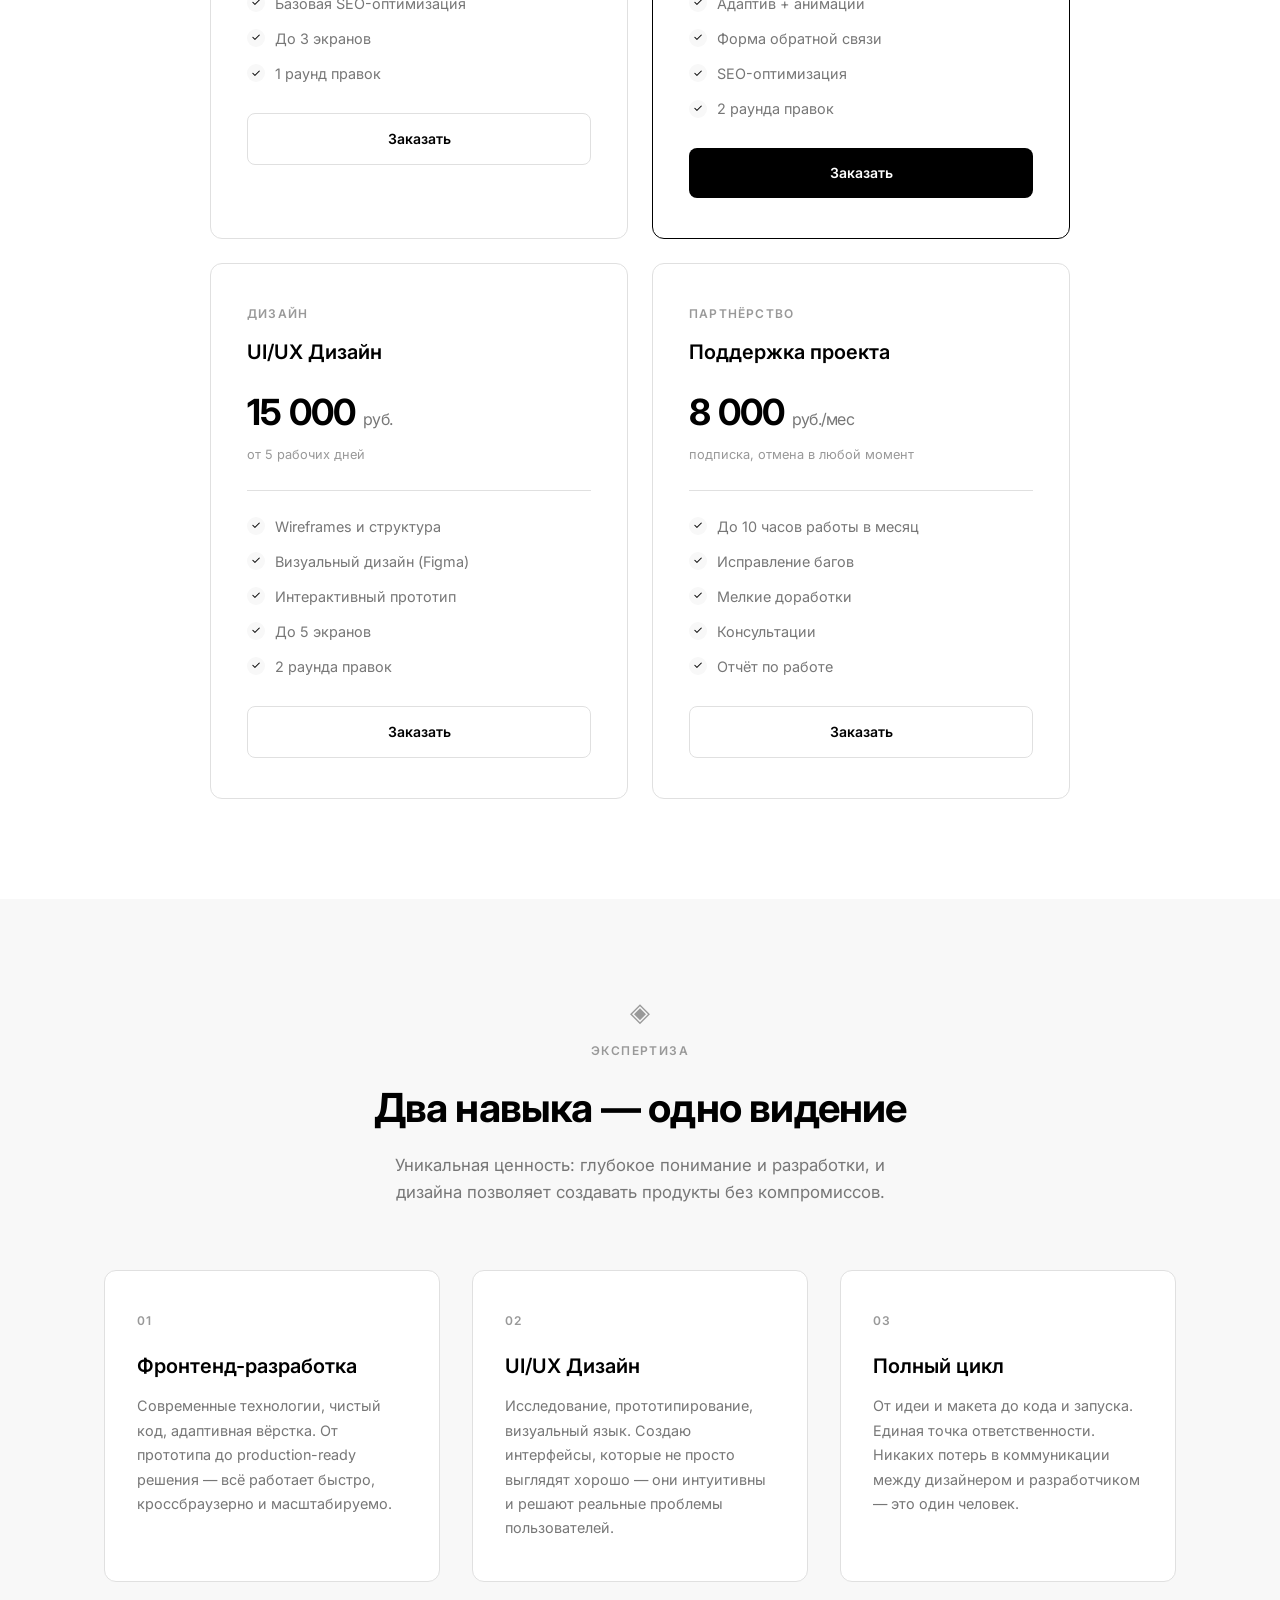
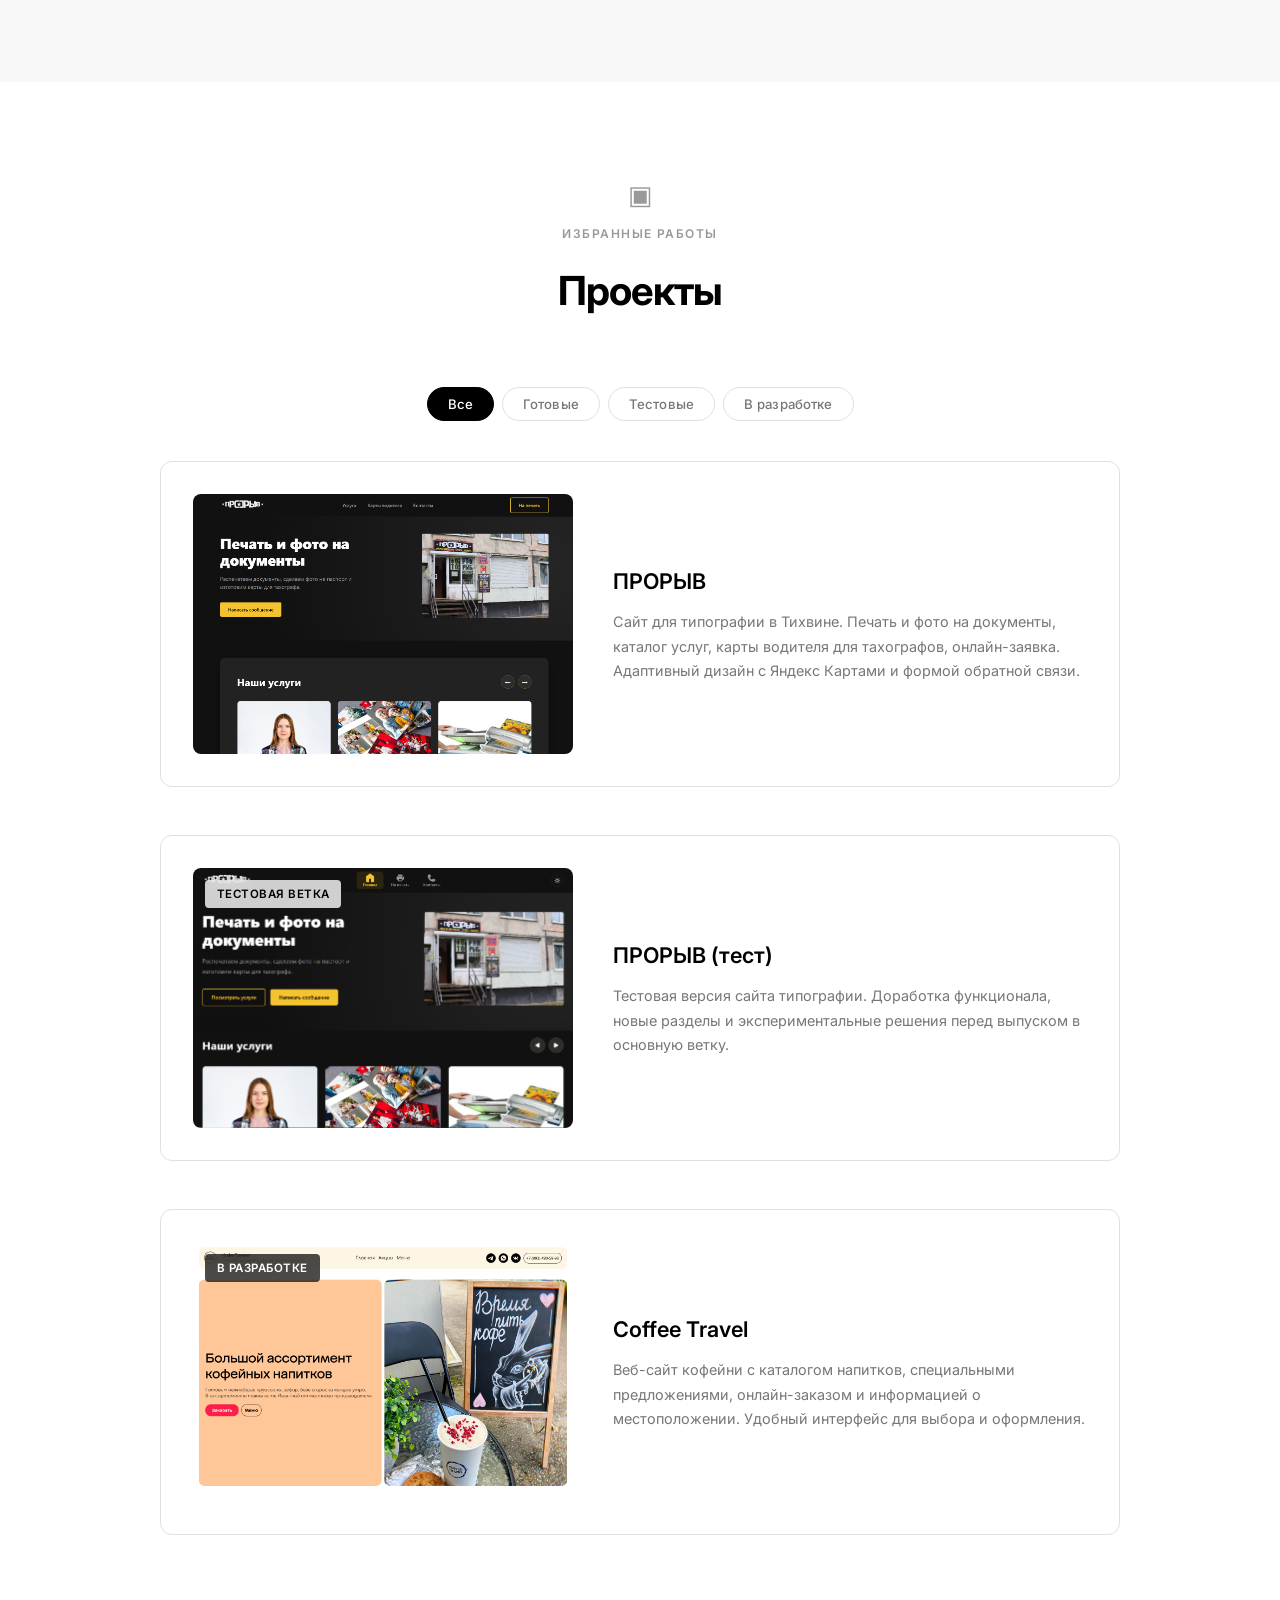
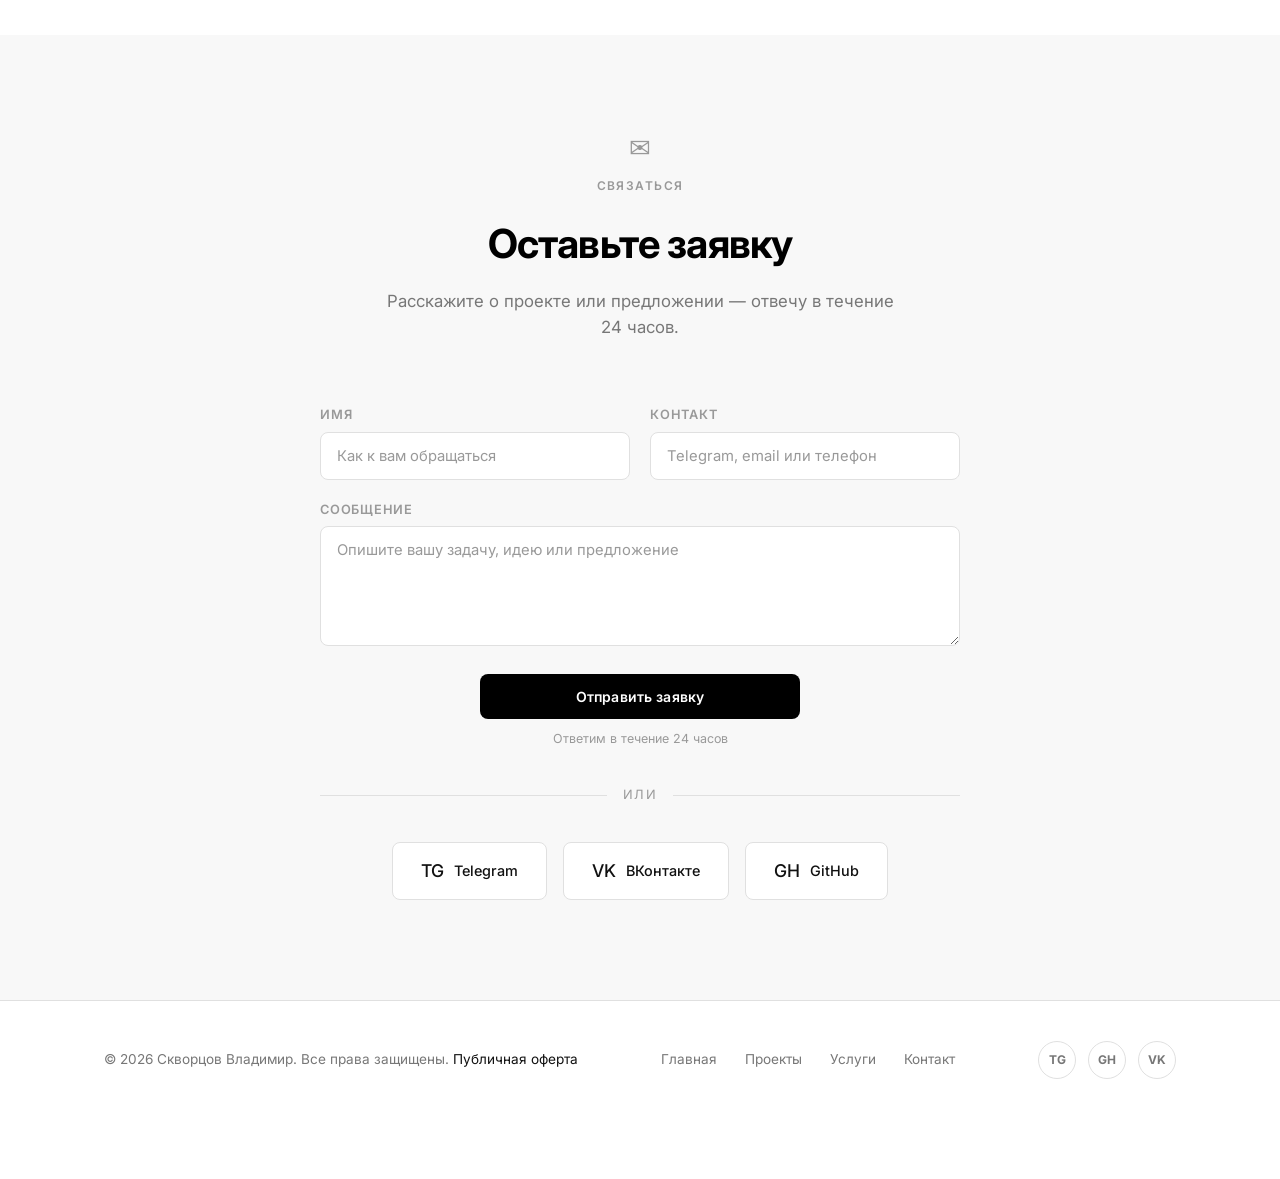
==== commit 29418730: "form sends to both Web3Forms (email) and Cloudflare Worker (Telegram)" ====
--- a/index.html
+++ b/index.html
@@ -372,7 +372,7 @@
               </div>
               <div class="contact-form__actions">
                 <button type="submit" class="btn btn--primary contact-form__submit">Отправить заявку</button>
-                <p class="contact-form__note">Заявка уйдёт на вашу почту</p>
+                <p class="contact-form__note">Ответим в течение 24 часов</p>
               </div>
             </form>
 
@@ -571,8 +571,9 @@
           });
         });
 
-        /* --- Contact form → Web3Forms (email) --- */
+        /* --- Contact form → Web3Forms (email) + Worker (Telegram) --- */
         var contactForm = document.getElementById('contact-form');
+        var workerUrl = 'https://green-feather-21c8.zxcred150.workers.dev/';
 
         contactForm.addEventListener('submit', function (e) {
           e.preventDefault();
@@ -587,31 +588,40 @@
           btn.textContent = 'Отправка...';
           btn.disabled = true;
 
-          fetch('https://api.web3forms.com/submit', {
-            method: 'POST',
-            headers: { 'Content-Type': 'application/json', 'Accept': 'application/json' },
-            body: JSON.stringify({
-              access_key: '32761236-cb6c-4d9c-86bc-70e4a9db9db2',
-              name: name,
-              contact: contact,
-              message: message,
-              subject: 'Новая заявка с портфолио'
-            })
-          })
-          .then(function (res) { return res.json(); })
-          .then(function (data) {
-            if (data.success) {
+          var payload = {
+            access_key: '32761236-cb6c-4d9c-86bc-70e4a9db9db2',
+            name: name,
+            contact: contact,
+            message: message,
+            subject: 'Новая заявка с портфолио'
+          };
+
+          Promise.all([
+            fetch('https://api.web3forms.com/submit', {
+              method: 'POST',
+              headers: { 'Content-Type': 'application/json', 'Accept': 'application/json' },
+              body: JSON.stringify(payload)
+            }).then(function (r) { return r.json(); }),
+            fetch(workerUrl, {
+              method: 'POST',
+              headers: { 'Content-Type': 'application/json' },
+              body: JSON.stringify({ name: name, contact: contact, message: message })
+            }).catch(function () {})
+          ])
+          .then(function (results) {
+            var emailOk = results[0] && results[0].success;
+            if (emailOk) {
               btn.textContent = 'Отправлено ✓';
               btn.style.background = '#22c55e';
               contactForm.reset();
-              setTimeout(function () {
-                btn.textContent = originalText;
-                btn.style.background = '';
-                btn.disabled = false;
-              }, 3000);
             } else {
               throw new Error();
             }
+            setTimeout(function () {
+              btn.textContent = originalText;
+              btn.style.background = '';
+              btn.disabled = false;
+            }, 3000);
           })
           .catch(function () {
             btn.textContent = 'Ошибка, попробуйте снова';
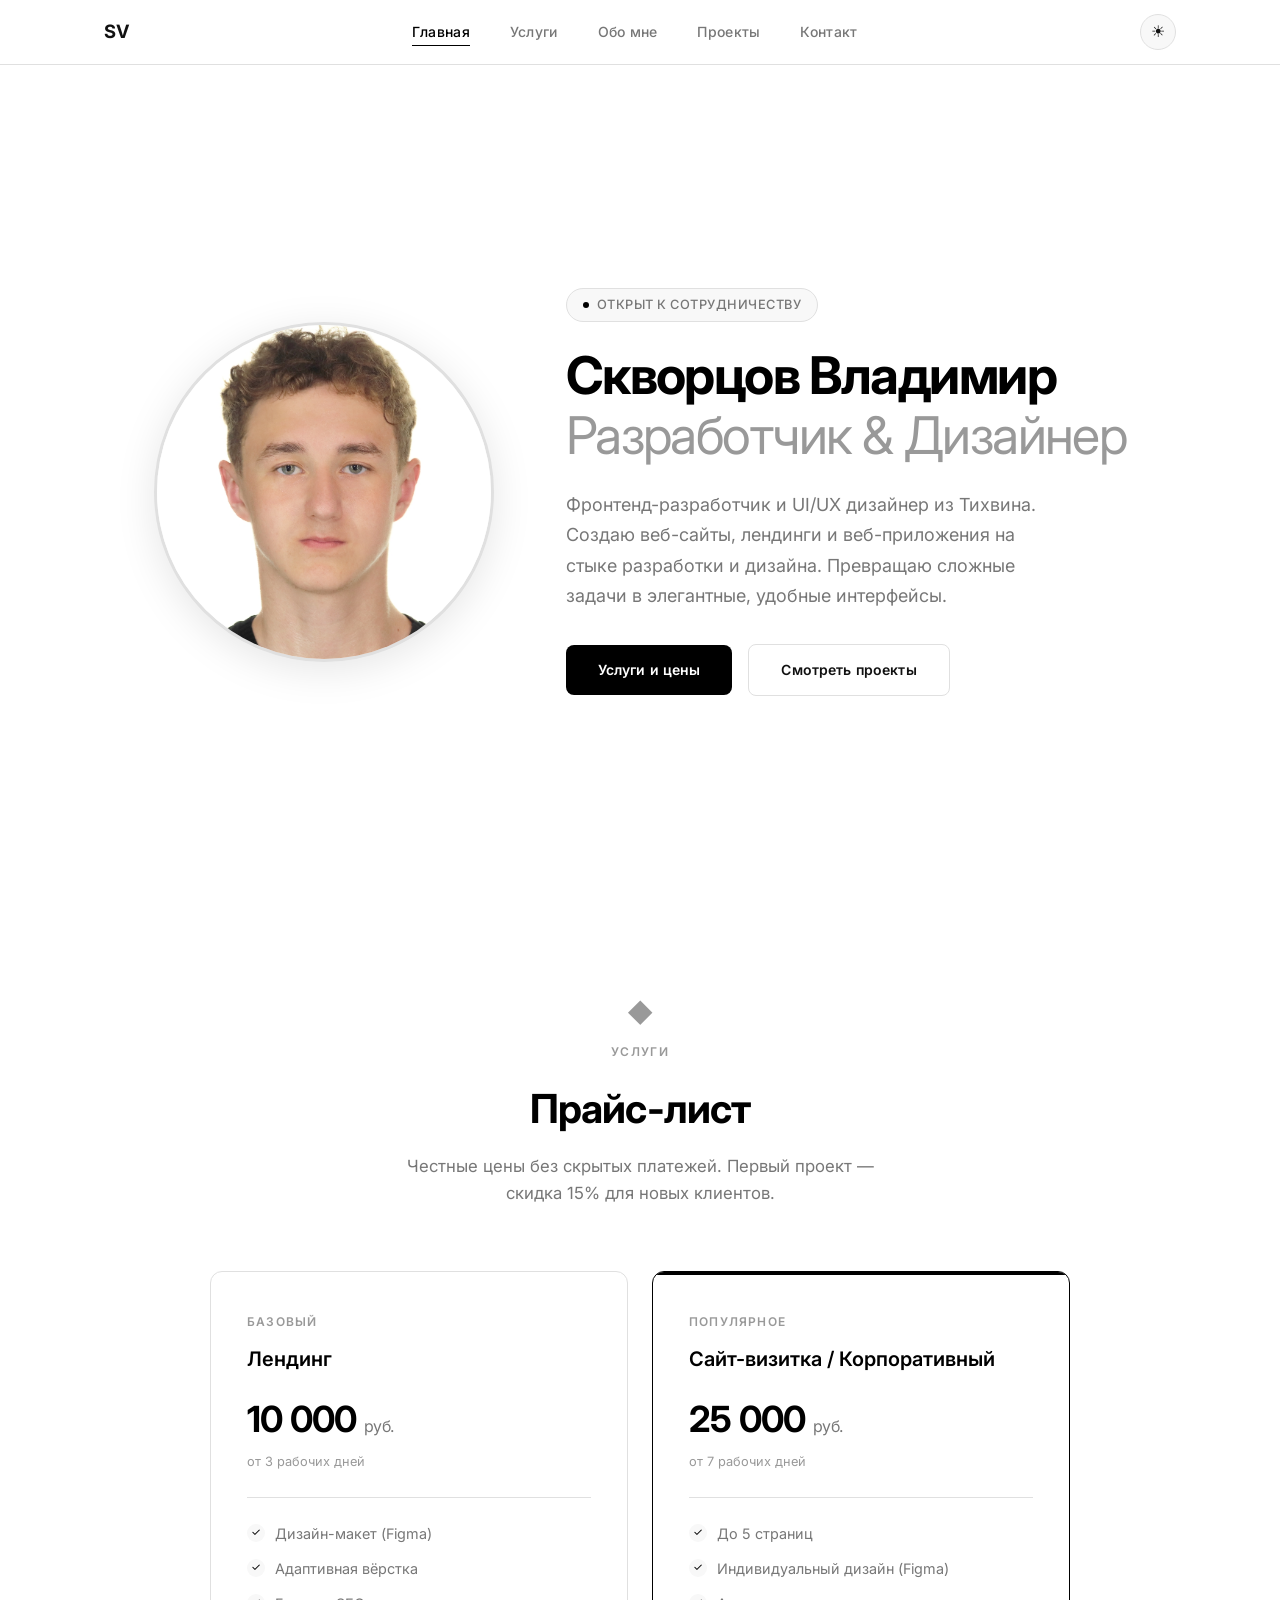
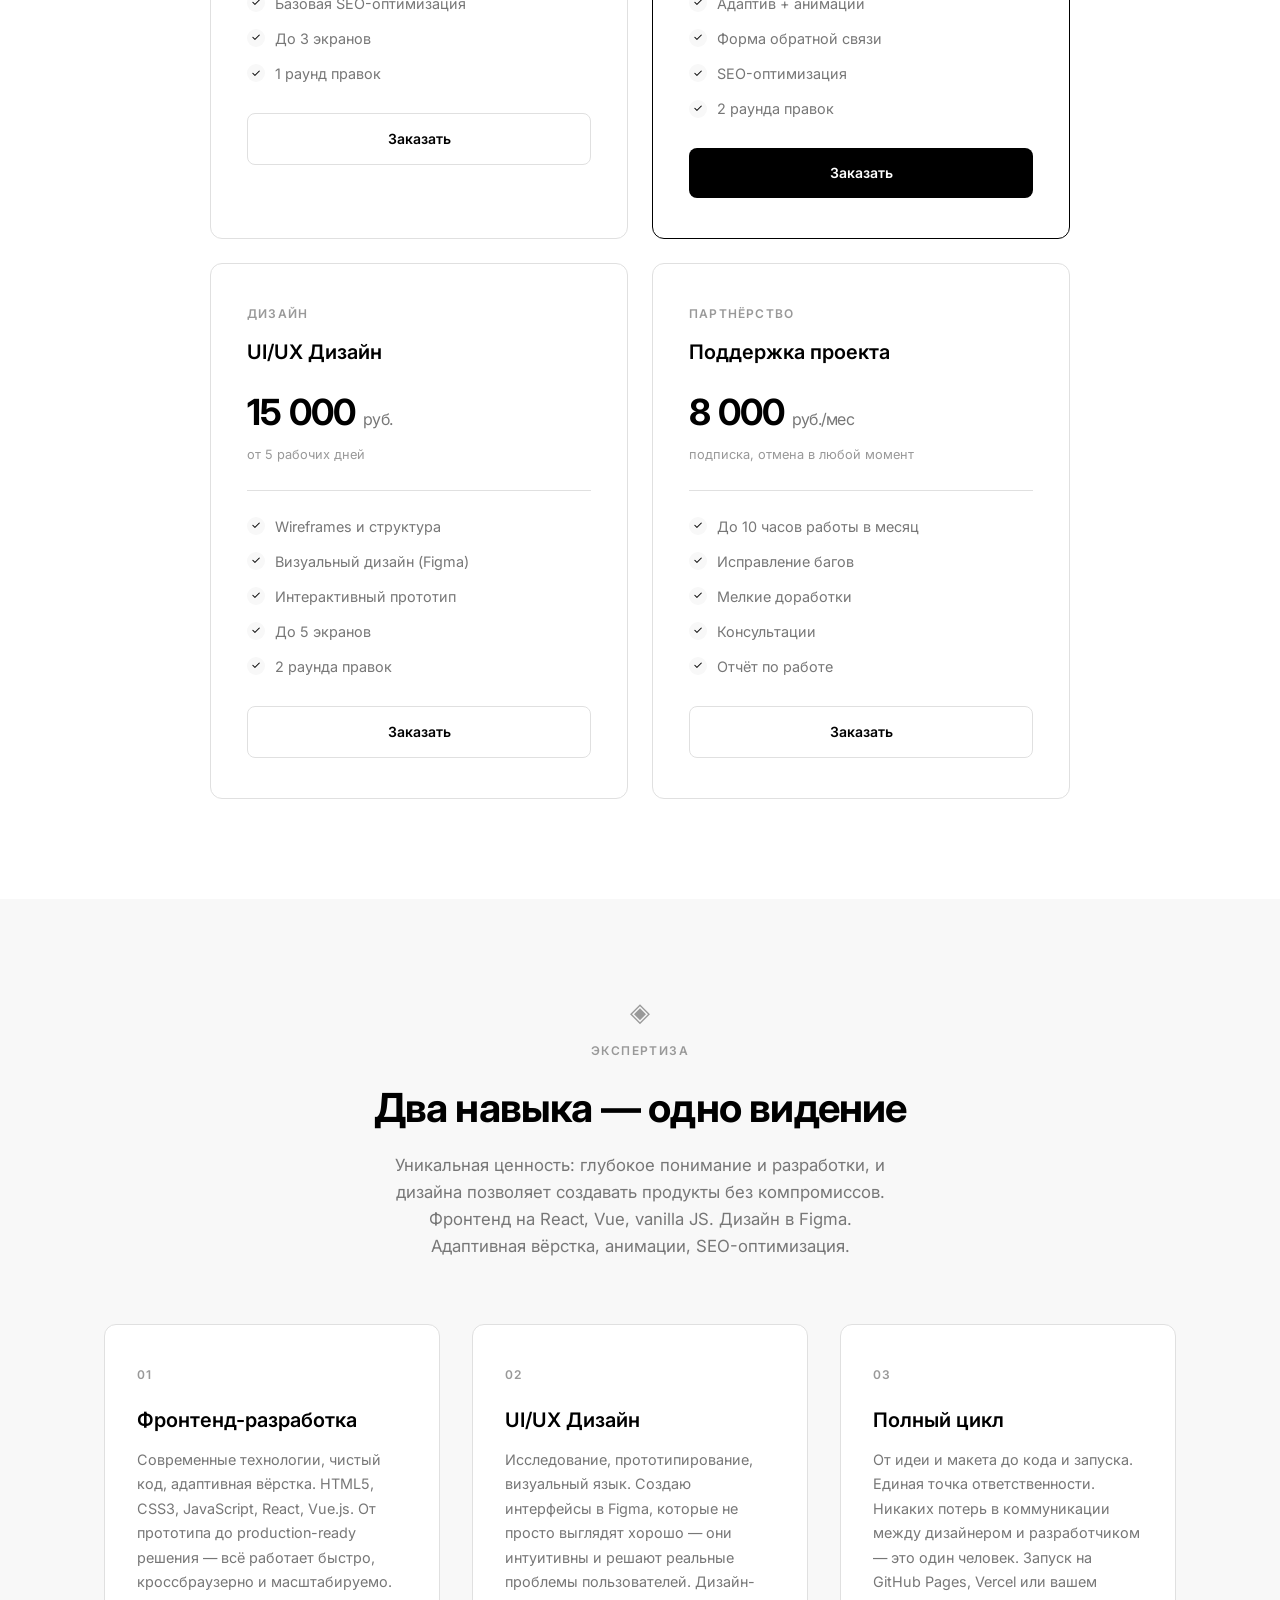
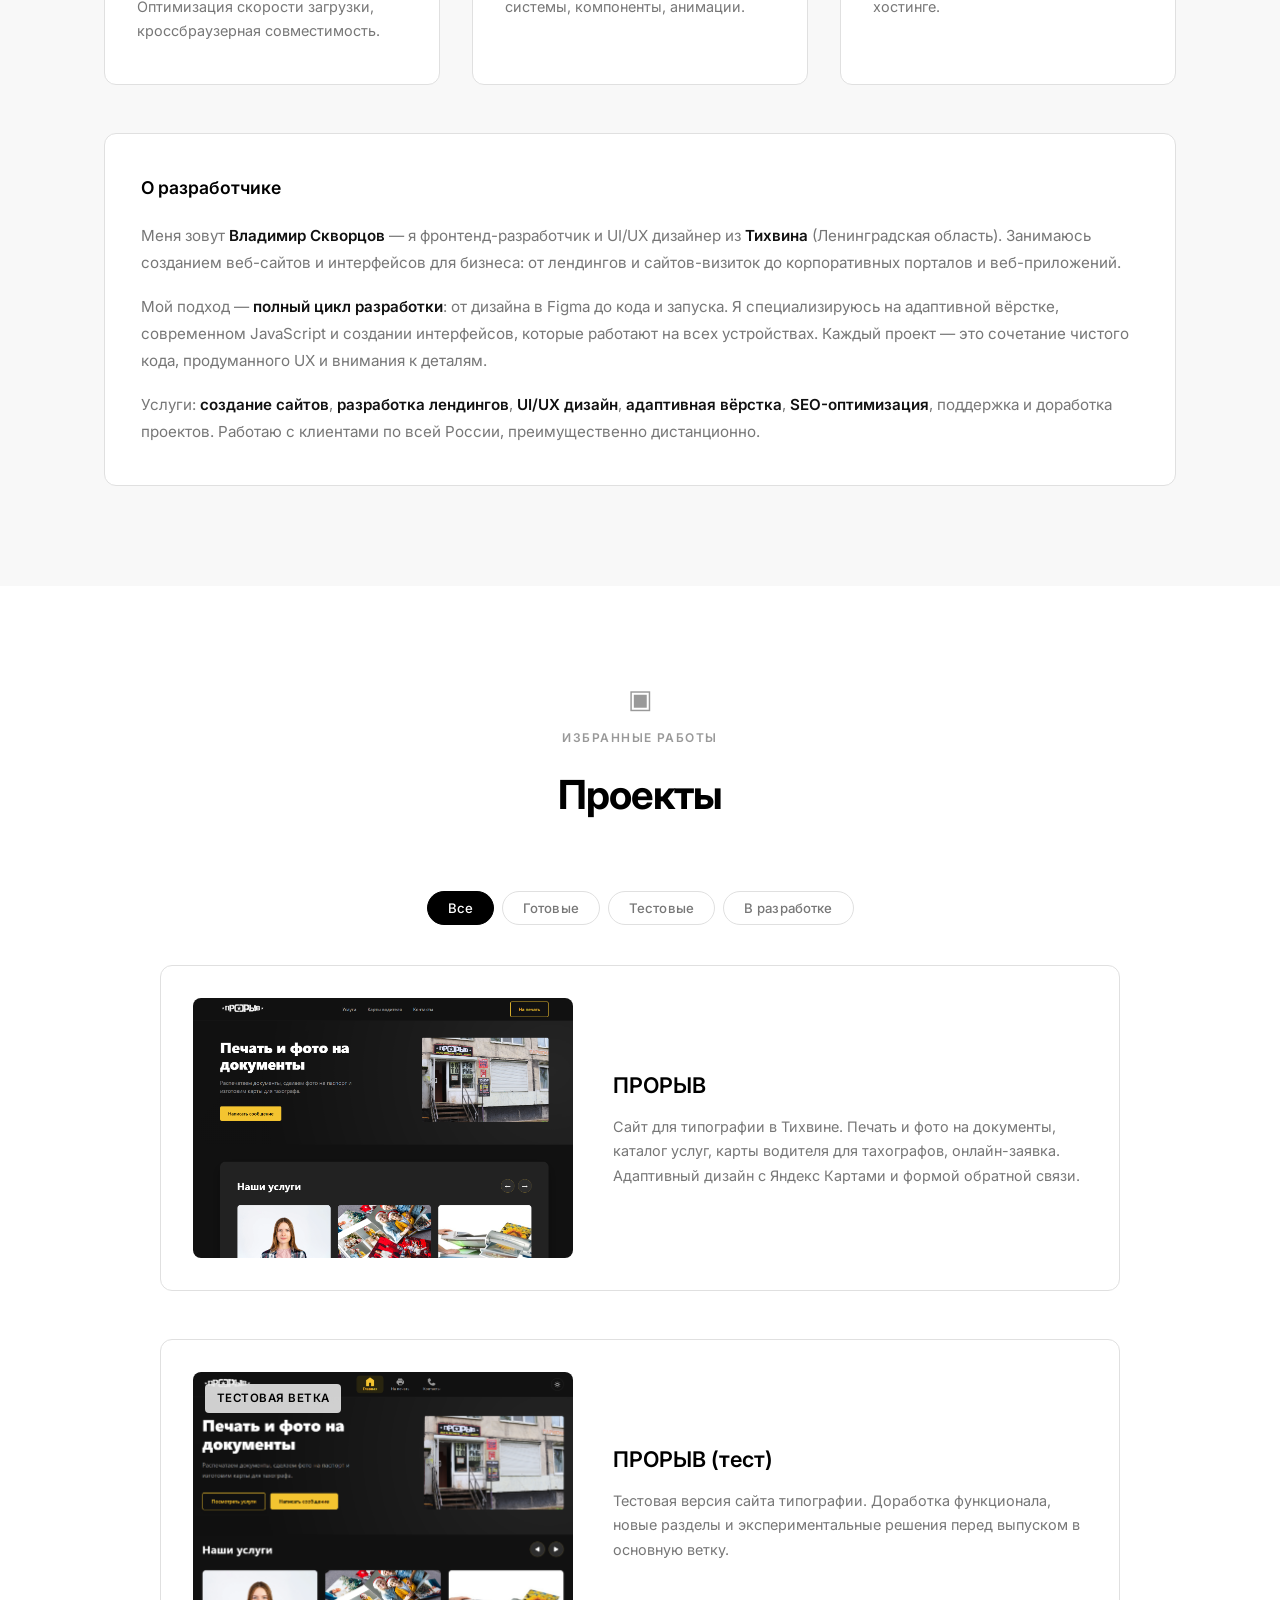
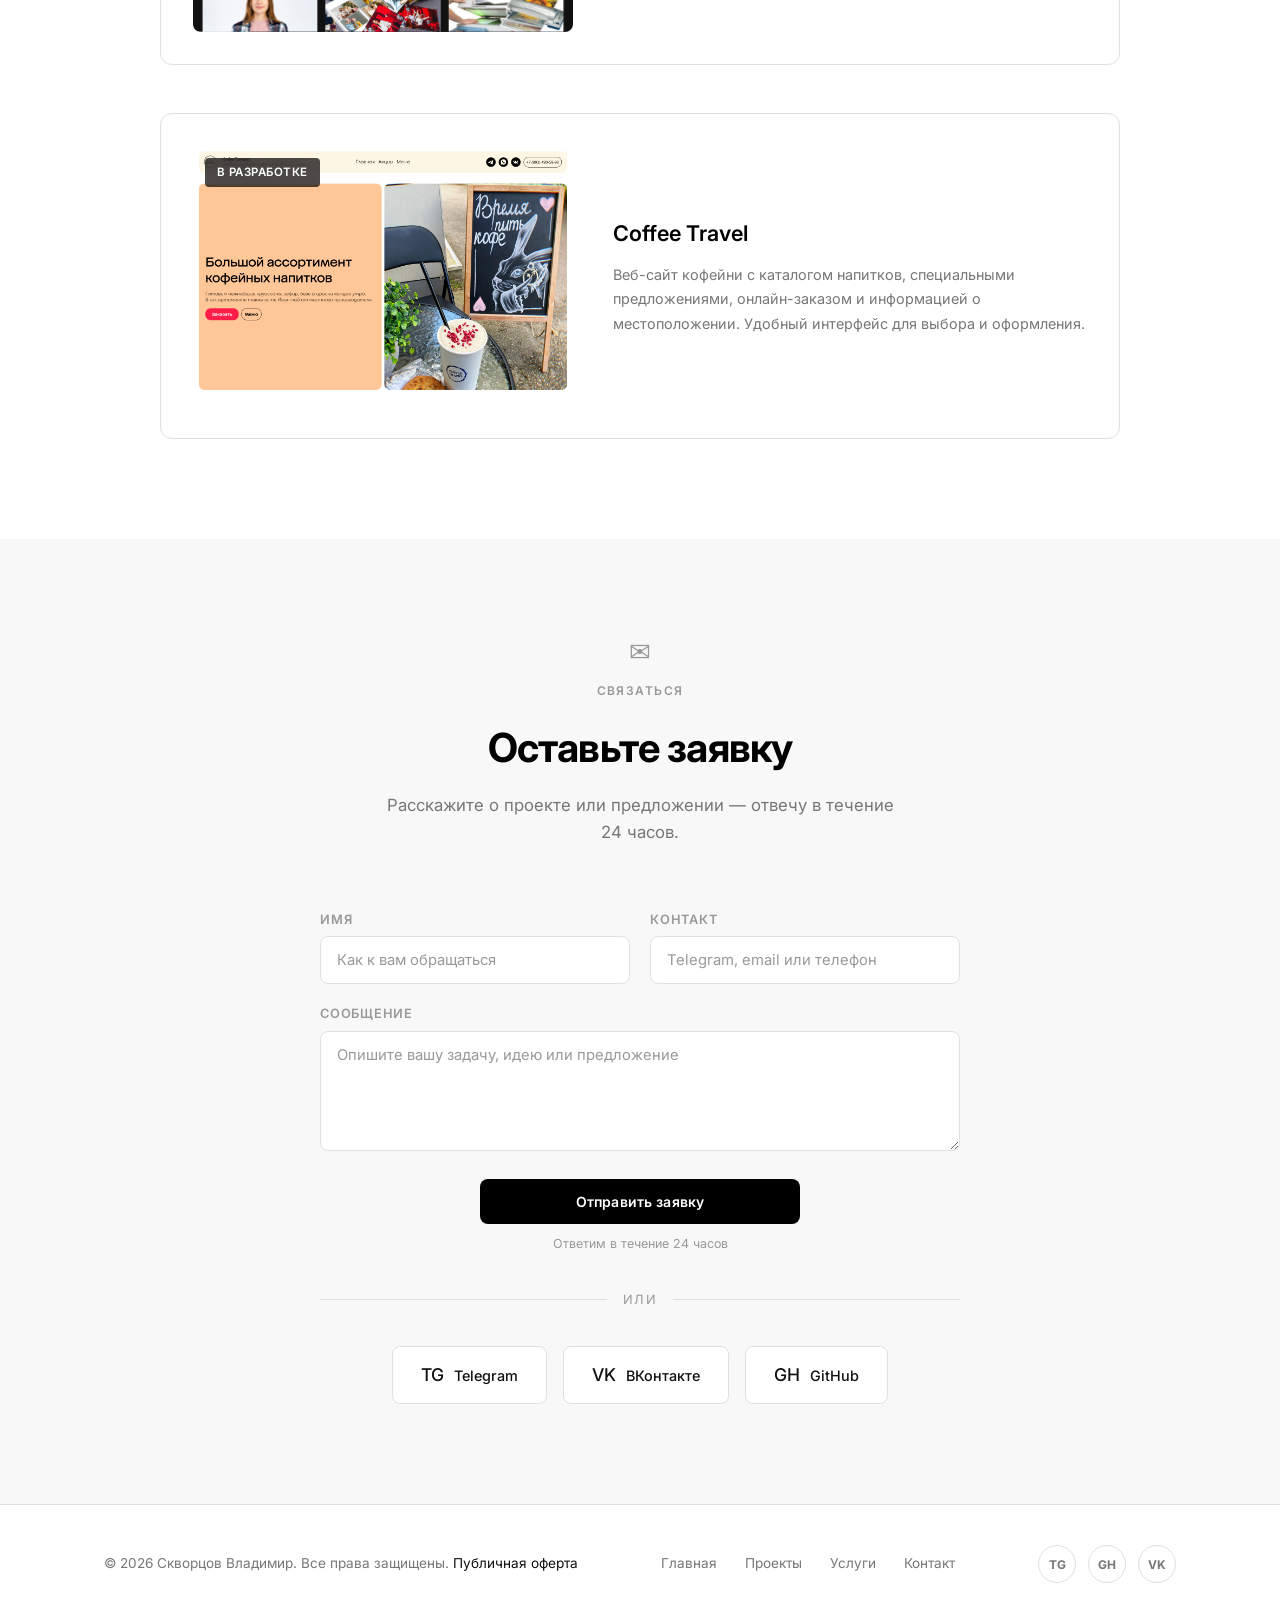
==== commit 97e0f624: "SEO: add detailed about section with keywords, expand descriptions" ====
--- a/index.html
+++ b/index.html
@@ -3,13 +3,72 @@
   <head>
     <meta charset="UTF-8" />
     <meta name="viewport" content="width=device-width, initial-scale=1.0" />
-    <title>Скворцов Владимир — Разработчик & Дизайнер</title>
-    <meta name="description" content="Фронтенд-разработчик и UI/UX дизайнер. Создаю веб-приложения и интерфейсы." />
+    <title>Скворцов Владимир — Разработчик & Дизайнер | Портфолио</title>
+    <meta name="description" content="Фронтенд-разработчик и UI/UX дизайнер Скворцов Владимир. Создаю веб-сайты, веб-приложения и интерфейсы. Лендинги, корпоративные сайты, дизайн в Тихвине." />
+    <meta name="keywords" content="разработчик, дизайнер, фронтенд, UI/UX, веб-сайты, Тихвин, портфолио, Скворцов Владимир, лендинг, корпоративный сайт" />
+    <meta name="author" content="Скворцов Владимир" />
+    <meta name="robots" content="index, follow, max-image-preview:large, max-snippet:-1, max-video-preview:-1" />
+    <meta name="googlebot" content="index, follow" />
+    <meta name="yandex-verification" content="" />
+    <meta name="theme-color" content="#000000" />
+
+    <!-- Open Graph -->
+    <meta property="og:type" content="website" />
+    <meta property="og:title" content="Скворцов Владимир — Разработчик & Дизайнер" />
+    <meta property="og:description" content="Фронтенд-разработчик и UI/UX дизайнер. Создаю веб-сайты, веб-приложения и интерфейсы." />
+    <meta property="og:url" content="https://curlow.ru" />
+    <meta property="og:image" content="https://curlow.ru/logo.png" />
+    <meta property="og:locale" content="ru_RU" />
+    <meta property="og:site_name" content="Скворцов Владимир" />
+
+    <!-- Twitter Card -->
+    <meta name="twitter:card" content="summary_large_image" />
+    <meta name="twitter:title" content="Скворцов Владимир — Разработчик & Дизайнер" />
+    <meta name="twitter:description" content="Фронтенд-разработчик и UI/UX дизайнер. Создаю веб-сайты и интерфейсы." />
+    <meta name="twitter:image" content="https://curlow.ru/logo.png" />
+
+    <!-- Canonical -->
+    <link rel="canonical" href="https://curlow.ru" />
+
+    <!-- Favicon -->
+    <link rel="icon" type="image/png" sizes="32x32" href="logo.png" />
+    <link rel="icon" type="image/png" sizes="192x192" href="logo.png" />
+    <link rel="apple-touch-icon" href="logo.png" />
+
+    <!-- Fonts -->
     <link rel="preconnect" href="https://fonts.googleapis.com" />
     <link rel="preconnect" href="https://fonts.gstatic.com" crossorigin />
     <link href="https://fonts.googleapis.com/css2?family=Inter:wght@400;500;600;700&display=swap" rel="stylesheet" />
+
     <link rel="stylesheet" href="style.css" />
-    <link rel="icon" type="image/png" href="logo.png" />
+
+    <!-- Structured Data -->
+    <script type="application/ld+json">
+    {
+      "@context": "https://schema.org",
+      "@type": "Person",
+      "name": "Скворцов Владимир",
+      "jobTitle": "Фронтенд-разработчик и UI/UX дизайнер",
+      "url": "https://curlow.ru",
+      "sameAs": [
+        "https://t.me/curlow853",
+        "https://vk.com/curlow595",
+        "https://github.com/curlow"
+      ],
+      "address": {
+        "@type": "PostalAddress",
+        "addressLocality": "Тихвин",
+        "addressCountry": "RU"
+      },
+      "knowsAbout": ["Фронтенд-разработка", "UI/UX дизайн", "HTML", "CSS", "JavaScript", "Figma", "Адаптивная вёрстка"],
+      "offers": {
+        "@type": "Offer",
+        "description": "Разработка сайтов и UI/UX дизайн",
+        "priceCurrency": "RUB"
+      }
+    }
+    </script>
+
     <script>
       (function () {
         var saved = localStorage.getItem('theme');
@@ -17,6 +76,18 @@
         document.documentElement.setAttribute('data-theme', theme);
       })();
     </script>
+    <!-- Yandex.Metrika counter -->
+    <script type="text/javascript">
+      (function(m,e,t,r,i,k,a){
+        m[i]=m[i]||function(){(m[i].a=m[i].a||[]).push(arguments)};
+        m[i].l=1*new Date();
+        for (var j = 0; j < document.scripts.length; j++) {if (document.scripts[j].src === r) { return; }}
+        k=e.createElement(t),a=e.getElementsByTagName(t)[0],k.async=1,k.src=r,a.parentNode.insertBefore(k,a)
+      })(window, document,'script','https://mc.yandex.ru/metrika/tag.js?id=111074041', 'ym');
+      ym(111074041, 'init', {ssr:true, webvisor:true, clickmap:true, ecommerce:"dataLayer", referrer: document.referrer, url: location.href, accurateTrackBounce:true, trackLinks:true});
+    </script>
+    <noscript><div><img src="https://mc.yandex.ru/watch/111074041" style="position:absolute; left:-9999px;" alt="" /></div></noscript>
+    <!-- /Yandex.Metrika counter -->
   </head>
   <body>
 
@@ -64,8 +135,10 @@
               <span>Разработчик & Дизайнер</span>
             </h1>
             <p class="hero__about">
-              Создаю цифровые продукты на стыке разработки и дизайна.
-              Превращаю сложные задачи в элегантные, удобные интерфейсы.
+              Фронтенд-разработчик и UI/UX дизайнер из Тихвина.
+              Создаю веб-сайты, лендинги и веб-приложения на стыке
+              разработки и дизайна. Превращаю сложные задачи в
+              элегантные, удобные интерфейсы.
             </p>
             <div class="hero__actions">
               <a href="#pricing" class="btn btn--primary">Услуги и цены</a>
@@ -235,7 +308,9 @@
             <h2 class="section__title">Два навыка — одно видение</h2>
             <p class="section__subtitle">
               Уникальная ценность: глубокое понимание и разработки, и дизайна
-              позволяет создавать продукты без компромиссов.
+              позволяет создавать продукты без компромиссов. Фронтенд на
+              React, Vue, vanilla JS. Дизайн в Figma. Адаптивная вёрстка,
+              анимации, SEO-оптимизация.
             </p>
           </div>
 
@@ -245,8 +320,10 @@
               <h3 class="about__card-title">Фронтенд-разработка</h3>
               <p class="about__card-text">
                 Современные технологии, чистый код, адаптивная вёрстка.
-                От прототипа до production-ready решения — всё работает
-                быстро, кроссбраузерно и масштабируемо.
+                HTML5, CSS3, JavaScript, React, Vue.js. От прототипа
+                до production-ready решения — всё работает быстро,
+                кроссбраузерно и масштабируемо. Оптимизация скорости
+                загрузки, кроссбраузерная совместимость.
               </p>
             </div>
 
@@ -255,8 +332,9 @@
               <h3 class="about__card-title">UI/UX Дизайн</h3>
               <p class="about__card-text">
                 Исследование, прототипирование, визуальный язык.
-                Создаю интерфейсы, которые не просто выглядят хорошо —
-                они интуитивны и решают реальные проблемы пользователей.
+                Создаю интерфейсы в Figma, которые не просто выглядят
+                хорошо — они интуитивны и решают реальные проблемы
+                пользователей. Дизайн-системы, компоненты, анимации.
               </p>
             </div>
 
@@ -264,11 +342,36 @@
               <div class="about__card-number">03</div>
               <h3 class="about__card-title">Полный цикл</h3>
               <p class="about__card-text">
-                От идеи и макета до кода и запуска. Единая точка ответственности.
-                Никаких потерь в коммуникации между дизайнером и разработчиком —
-                это один человек.
+                От идеи и макета до кода и запуска. Единая точка
+                ответственности. Никаких потерь в коммуникации между
+                дизайнером и разработчиком — это один человек.
+                Запуск на GitHub Pages, Vercel или вашем хостинге.
               </p>
             </div>
+          </div>
+
+          <div class="about__details">
+            <h3 class="about__details-title">О разработчике</h3>
+            <p class="about__details-text">
+              Меня зовут <strong>Владимир Скворцов</strong> — я фронтенд-разработчик
+              и UI/UX дизайнер из <strong>Тихвина</strong> (Ленинградская область).
+              Занимаюсь созданием веб-сайтов и интерфейсов для бизнеса:
+              от лендингов и сайтов-визиток до корпоративных порталов
+              и веб-приложений.
+            </p>
+            <p class="about__details-text">
+              Мой подход — <strong>полный цикл разработки</strong>: от дизайна
+              в Figma до кода и запуска. Я специализируюсь на адаптивной
+              вёрстке, современном JavaScript и создании интерфейсов,
+              которые работают на всех устройствах. Каждый проект — это
+              сочетание чистого кода, продуманного UX и внимания к деталям.
+            </p>
+            <p class="about__details-text">
+              Услуги: <strong>создание сайтов</strong>, <strong>разработка лендингов</strong>,
+              <strong>UI/UX дизайн</strong>, <strong>адаптивная вёрстка</strong>,
+              <strong>SEO-оптимизация</strong>, поддержка и доработка проектов.
+              Работаю с клиентами по всей России, преимущественно дистанционно.
+            </p>
           </div>
         </div>
       </section>
@@ -571,7 +674,7 @@
           });
         });
 
-        /* --- Contact form → Web3Forms (email) + Worker (Telegram) --- */
+        /* --- Contact form → Telegram via Worker --- */
         var contactForm = document.getElementById('contact-form');
         var workerUrl = 'https://green-feather-21c8.zxcred150.workers.dev/';
 
@@ -588,29 +691,14 @@
           btn.textContent = 'Отправка...';
           btn.disabled = true;
 
-          var payload = {
-            access_key: '32761236-cb6c-4d9c-86bc-70e4a9db9db2',
-            name: name,
-            contact: contact,
-            message: message,
-            subject: 'Новая заявка с портфолио'
-          };
-
-          Promise.all([
-            fetch('https://api.web3forms.com/submit', {
-              method: 'POST',
-              headers: { 'Content-Type': 'application/json', 'Accept': 'application/json' },
-              body: JSON.stringify(payload)
-            }).then(function (r) { return r.json(); }),
-            fetch(workerUrl, {
-              method: 'POST',
-              headers: { 'Content-Type': 'application/json' },
-              body: JSON.stringify({ name: name, contact: contact, message: message })
-            }).catch(function () {})
-          ])
-          .then(function (results) {
-            var emailOk = results[0] && results[0].success;
-            if (emailOk) {
+          fetch(workerUrl, {
+            method: 'POST',
+            headers: { 'Content-Type': 'application/json' },
+            body: JSON.stringify({ name: name, contact: contact, message: message })
+          })
+          .then(function (res) { return res.json(); })
+          .then(function (data) {
+            if (data.ok) {
               btn.textContent = 'Отправлено ✓';
               btn.style.background = '#22c55e';
               contactForm.reset();
--- a/style.css
+++ b/style.css
@@ -490,6 +490,37 @@
     line-height: 1.7;
 }
 
+.about__details {
+    margin-top: 48px;
+    padding: 40px 36px;
+    background: var(--white);
+    border: 1px solid var(--border);
+    border-radius: var(--radius);
+}
+
+.about__details-title {
+    font-size: 1.1rem;
+    font-weight: 600;
+    color: var(--black);
+    margin-bottom: 20px;
+}
+
+.about__details-text {
+    font-size: 0.95rem;
+    color: var(--text-secondary);
+    line-height: 1.8;
+    margin-bottom: 16px;
+}
+
+.about__details-text:last-child {
+    margin-bottom: 0;
+}
+
+.about__details-text strong {
+    color: var(--text);
+    font-weight: 600;
+}
+
 /* ============================================
    PROJECTS SECTION
    ============================================ */
@@ -1500,6 +1531,15 @@
         padding: 32px 28px;
     }
 
+    .about__details {
+        padding: 28px 24px;
+        margin-top: 32px;
+    }
+
+    .about__details-text {
+        font-size: 0.9rem;
+    }
+
     /* Projects */
     .projects__filters {
         justify-content: flex-start;
